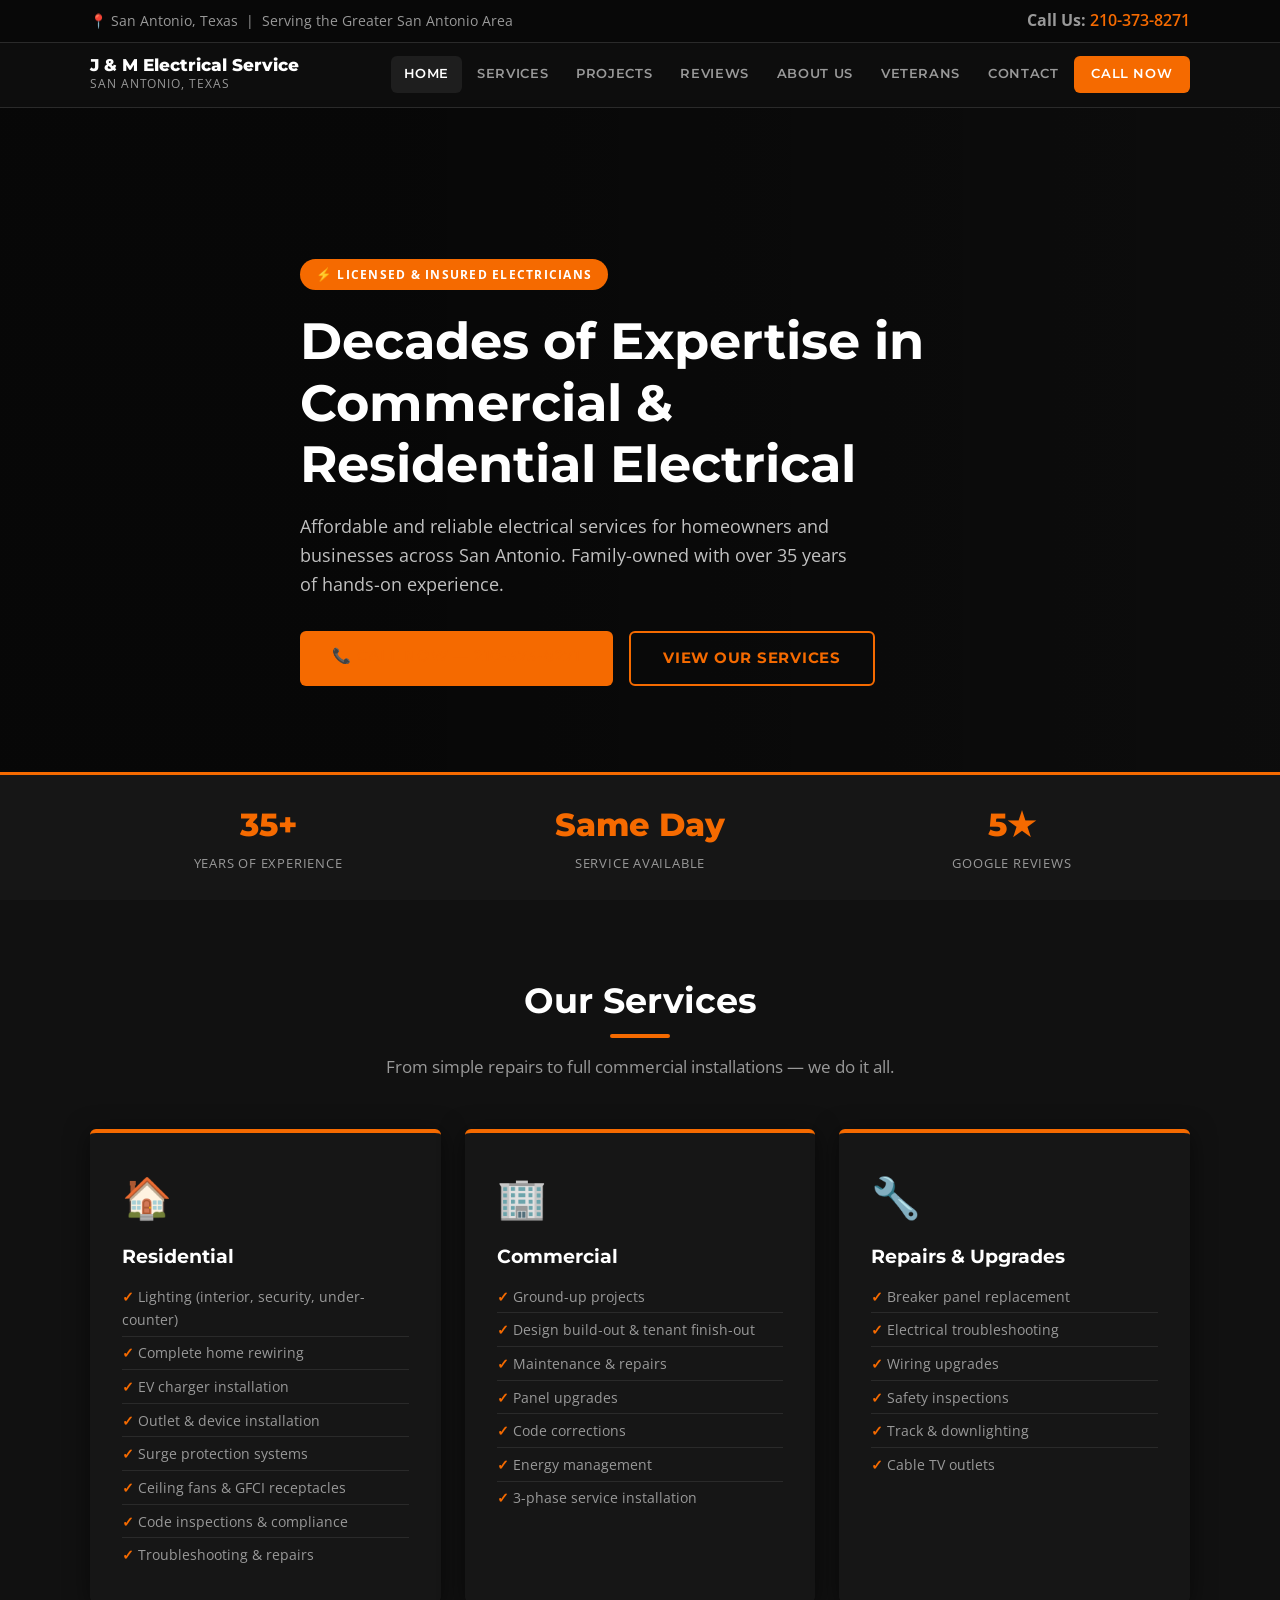
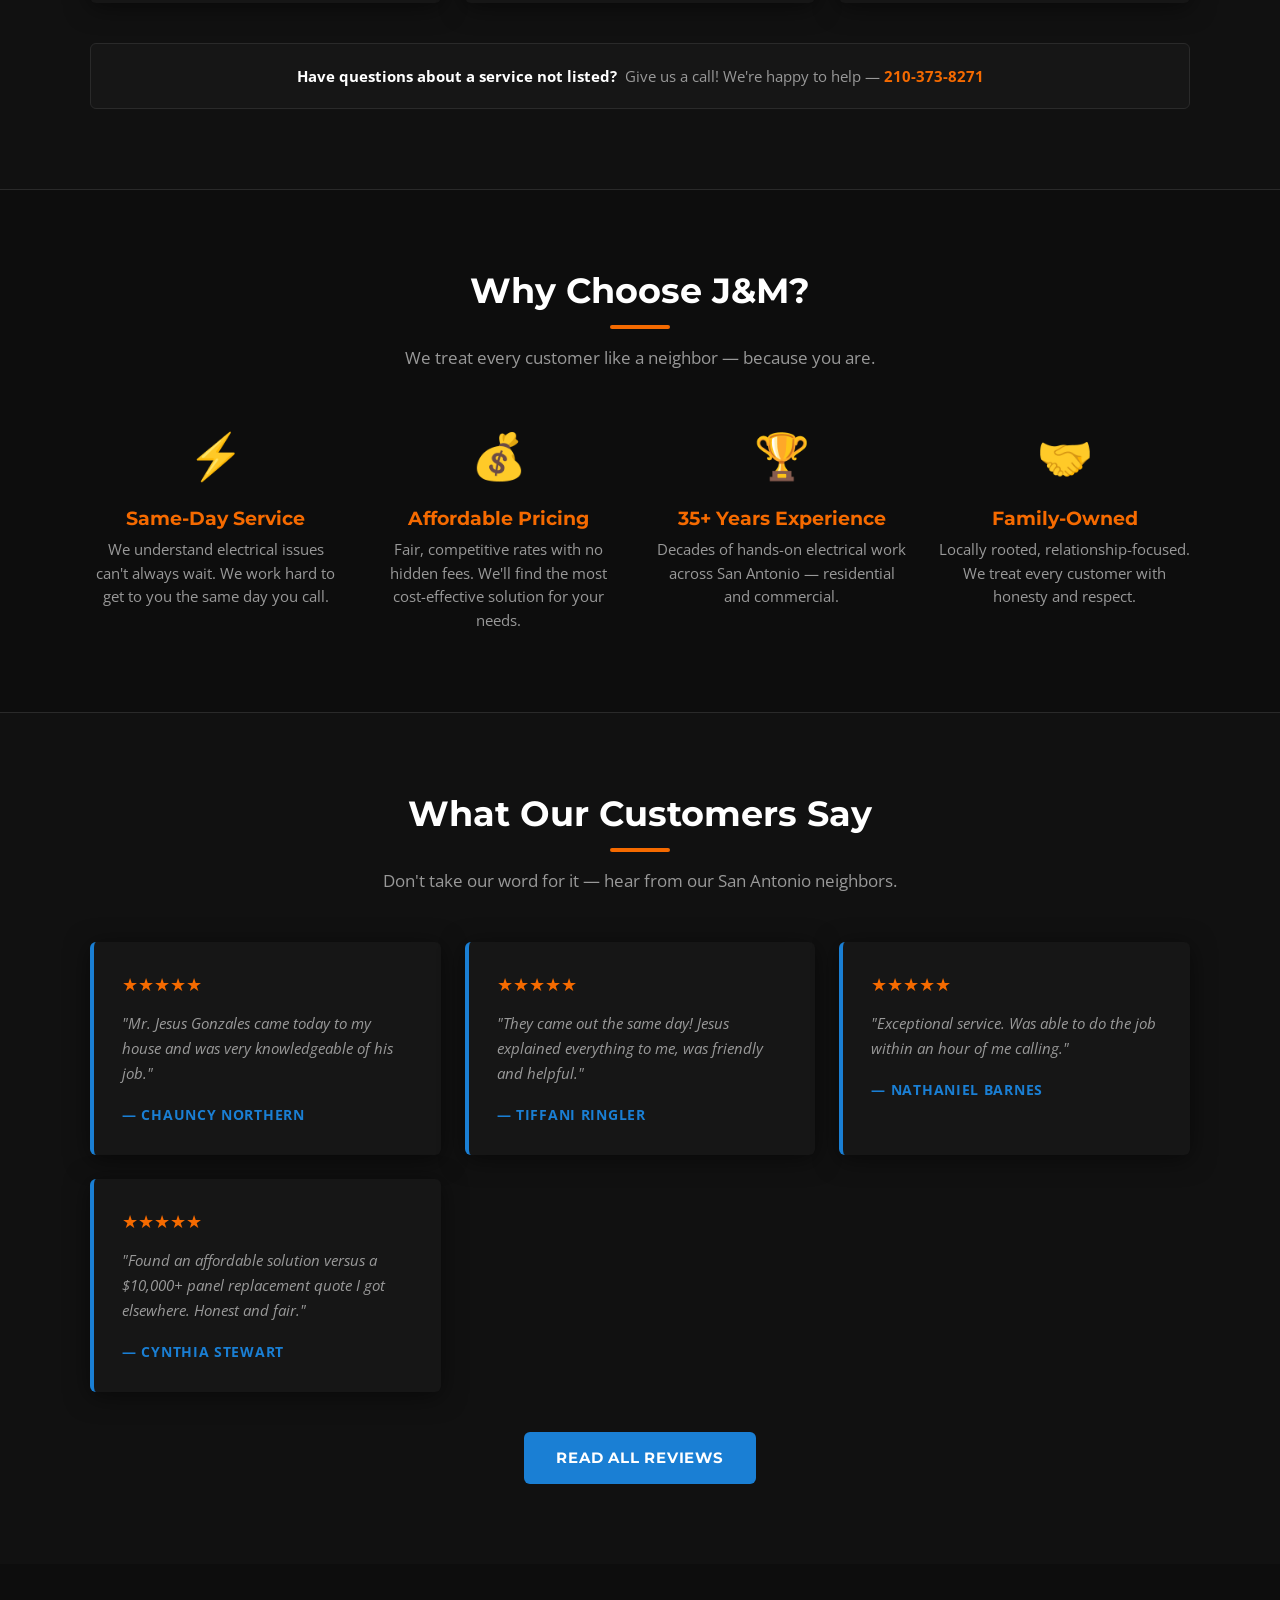
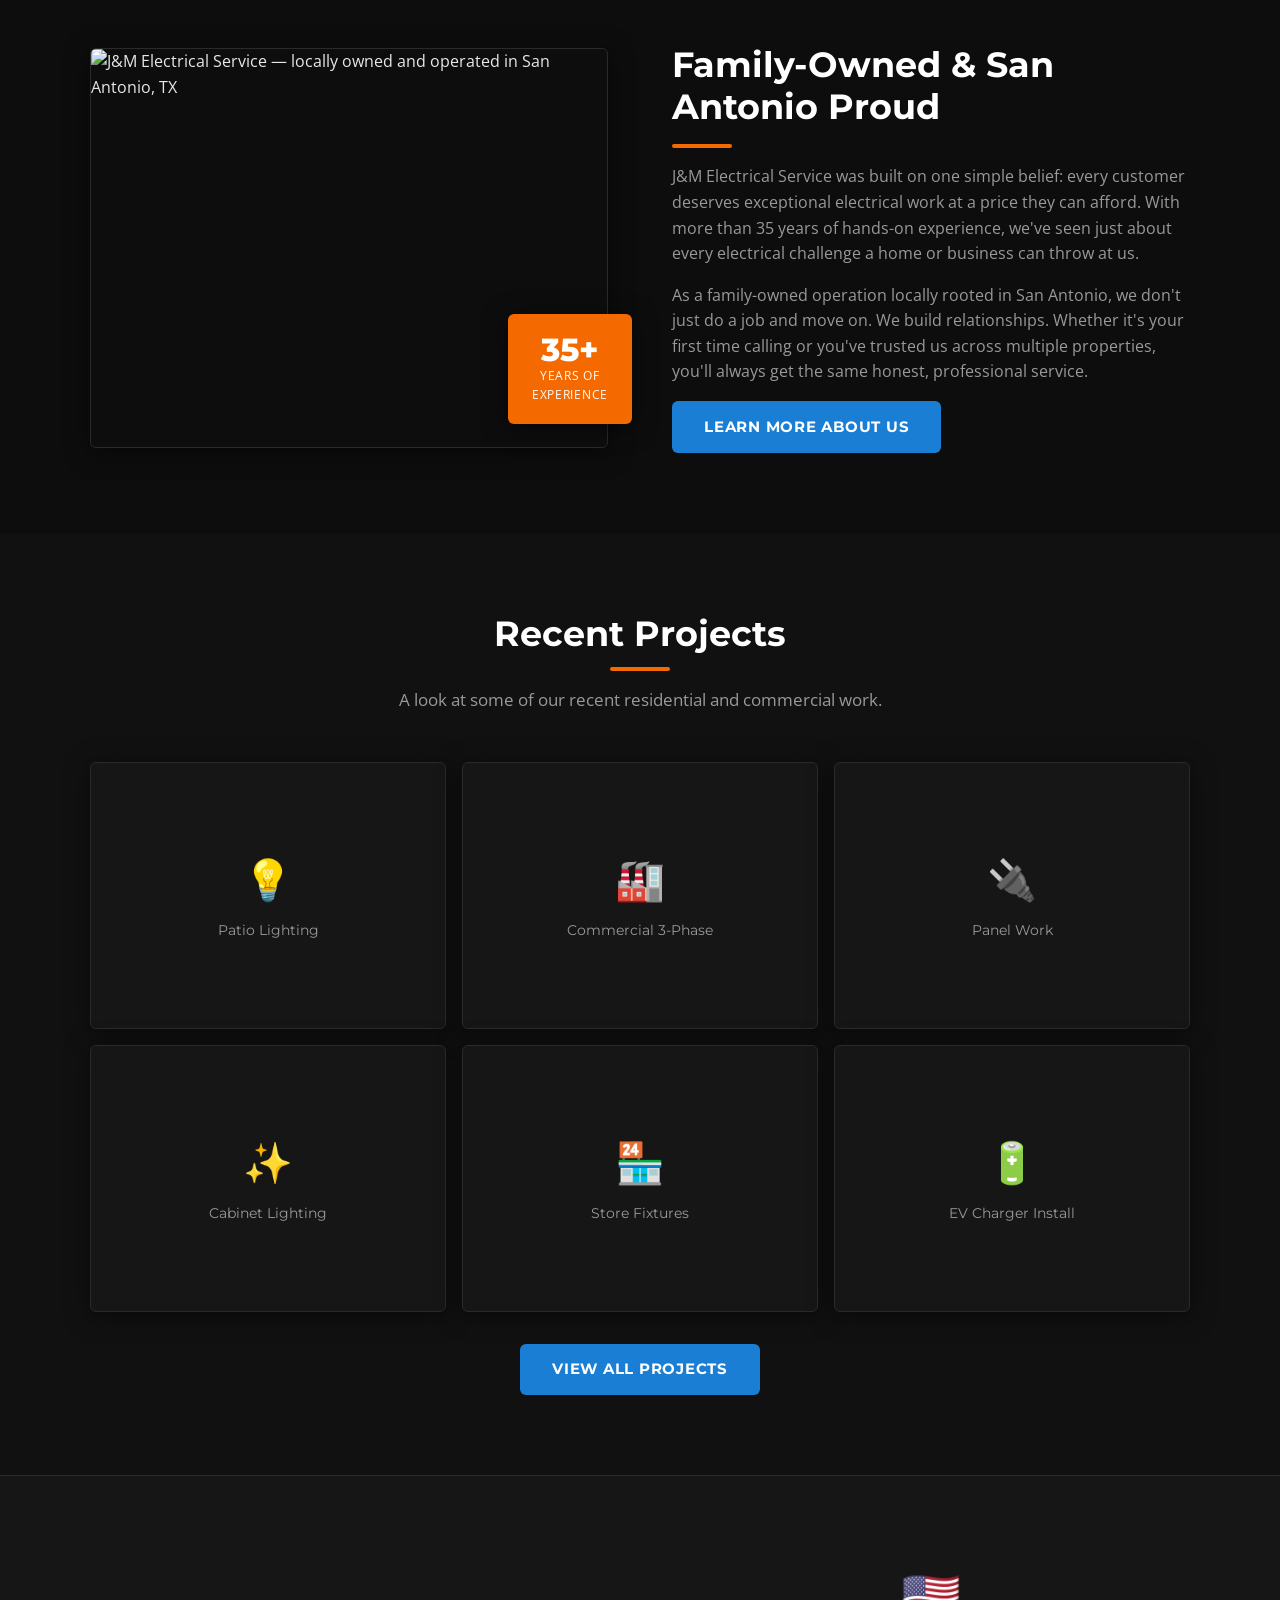
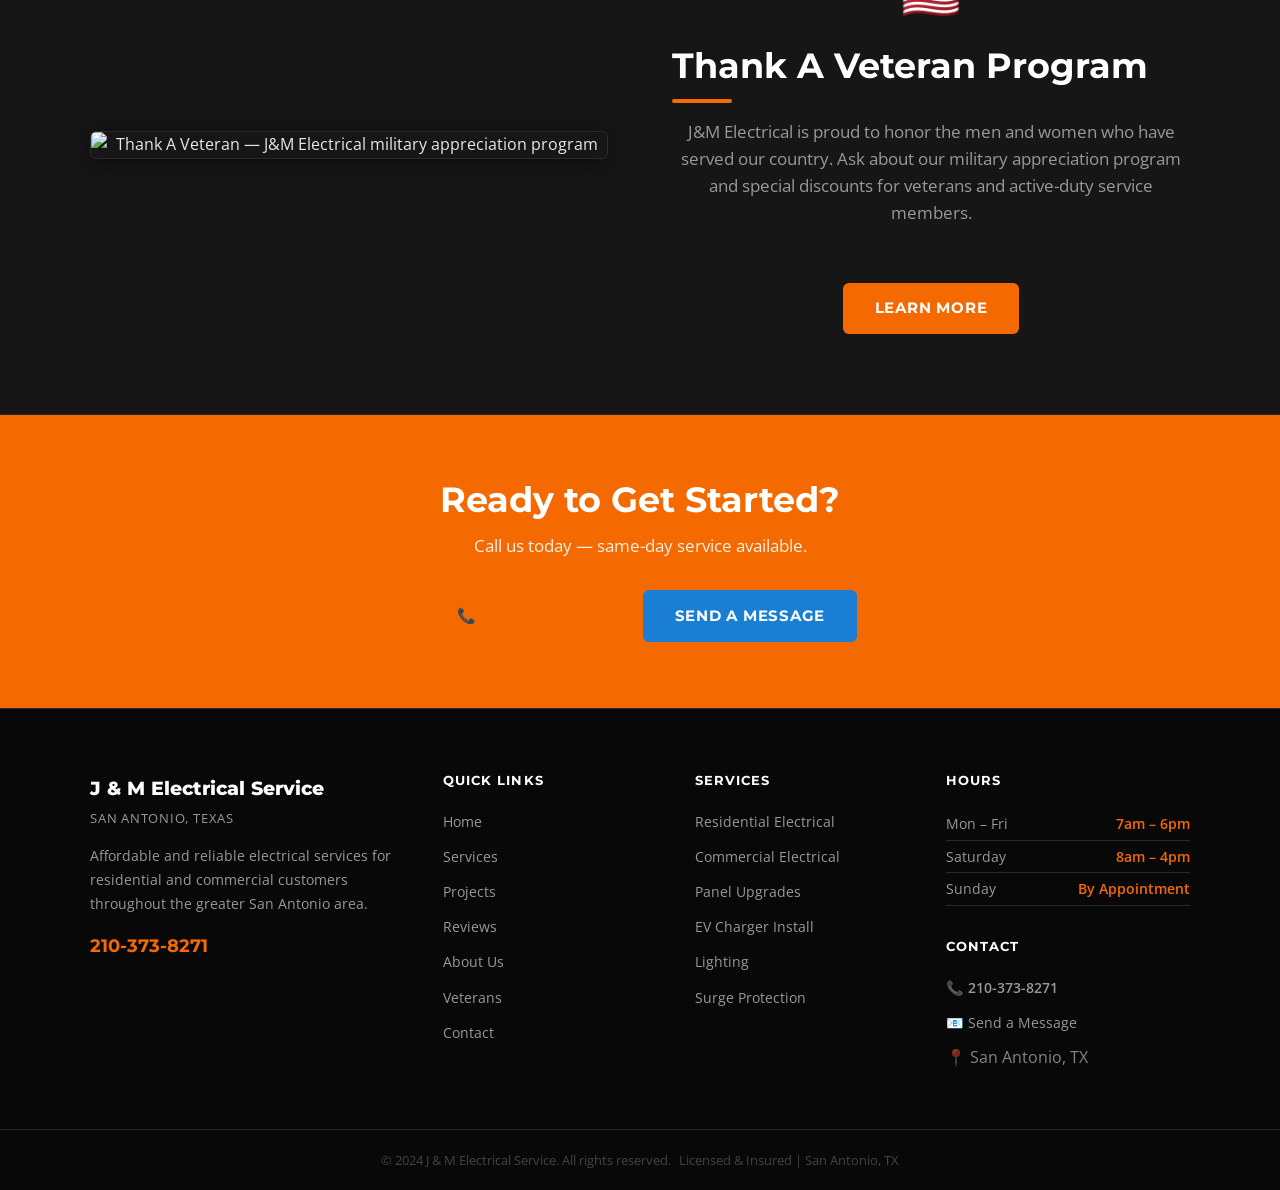
==== index.html @ f0d5825a "feat: add homepage Hero section with MP4 video background, services overview, why choose us, reviews" ====
<!DOCTYPE html>
<html lang="en">
<head>
  <meta charset="UTF-8" />
  <meta name="viewport" content="width=device-width, initial-scale=1.0" />
  <title>J&M Electrical Service | Licensed Electrician San Antonio, TX</title>
  <meta name="description" content="J&M Electrical Service — licensed, affordable residential and commercial electricians in San Antonio, TX. 35+ years of experience. Same-day service. Call 210-373-8271." />
  <meta name="robots" content="index, follow" />
  <link rel="canonical" href="https://www.jmelectricalsvcs.net/" />

  <!-- Open Graph -->
  <meta property="og:type" content="website" />
  <meta property="og:title" content="J&M Electrical Service | Licensed Electrician San Antonio, TX" />
  <meta property="og:description" content="Affordable and reliable residential and commercial electrical services in San Antonio, TX. 35+ years of experience. Same-day service available." />
  <meta property="og:url" content="https://www.jmelectricalsvcs.net/" />
  <meta property="og:site_name" content="J&M Electrical Service" />
  <meta property="og:image" content="https://www.jmelectricalsvcs.net/assets/hero.jpg" />

  <!-- Twitter Card -->
  <meta name="twitter:card" content="summary_large_image" />
  <meta name="twitter:title" content="J&M Electrical Service | San Antonio, TX" />
  <meta name="twitter:description" content="Licensed residential and commercial electricians in San Antonio. Same-day service. Call 210-373-8271." />

  <!-- Local Business Schema -->
  <script type="application/ld+json">
  {
    "@context": "https://schema.org",
    "@type": "ElectricalContractor",
    "name": "J & M Electrical Service",
    "url": "https://www.jmelectricalsvcs.net/",
    "telephone": "+12103738271",
    "email": "",
    "description": "Family-owned licensed electrical contractor serving San Antonio, TX with over 35 years of experience in residential and commercial electrical services.",
    "foundingDate": "2014",
    "areaServed": {
      "@type": "City",
      "name": "San Antonio",
      "addressRegion": "TX"
    },
    "address": {
      "@type": "PostalAddress",
      "addressLocality": "San Antonio",
      "addressRegion": "TX",
      "addressCountry": "US"
    },
    "geo": {
      "@type": "GeoCoordinates",
      "latitude": "29.4241",
      "longitude": "-98.4936"
    },
    "openingHoursSpecification": [
      {
        "@type": "OpeningHoursSpecification",
        "dayOfWeek": ["Monday","Tuesday","Wednesday","Thursday","Friday"],
        "opens": "07:00",
        "closes": "18:00"
      },
      {
        "@type": "OpeningHoursSpecification",
        "dayOfWeek": "Saturday",
        "opens": "08:00",
        "closes": "16:00"
      }
    ],
    "priceRange": "$$",
    "aggregateRating": {
      "@type": "AggregateRating",
      "ratingValue": "5",
      "reviewCount": "18",
      "bestRating": "5",
      "worstRating": "1"
    },
    "hasOfferCatalog": {
      "@type": "OfferCatalog",
      "name": "Electrical Services",
      "itemListElement": [
        {"@type": "Offer", "itemOffered": {"@type": "Service", "name": "Residential Electrical Services"}},
        {"@type": "Offer", "itemOffered": {"@type": "Service", "name": "Commercial Electrical Services"}},
        {"@type": "Offer", "itemOffered": {"@type": "Service", "name": "Electrical Panel Upgrades"}},
        {"@type": "Offer", "itemOffered": {"@type": "Service", "name": "EV Charger Installation"}},
        {"@type": "Offer", "itemOffered": {"@type": "Service", "name": "Lighting Installation"}},
        {"@type": "Offer", "itemOffered": {"@type": "Service", "name": "Surge Protection Systems"}}
      ]
    }
  }
  </script>

  <link rel="preconnect" href="https://fonts.googleapis.com" />
  <link rel="preconnect" href="https://fonts.gstatic.com" crossorigin />
  <link href="https://fonts.googleapis.com/css2?family=Montserrat:wght@700;800&family=Open+Sans:wght@400;600&display=swap" rel="stylesheet" />
  <link rel="stylesheet" href="css/style.css" />
</head>
<body>

  <!-- TOP BAR -->
  <div class="top-bar">
    <div class="container">
      <span>📍 San Antonio, Texas &nbsp;|&nbsp; Serving the Greater San Antonio Area</span>
      <span class="top-bar-phone">Call Us: <a href="tel:2103738271">210-373-8271</a></span>
    </div>
  </div>

  <!-- NAVBAR -->
  <nav class="navbar">
    <div class="container">
      <a href="index.html" class="nav-logo">
        <img src="assets/jm-electrical-srvs-logo.png" alt="J&M Electrical Logo" onerror="this.style.display='none'" />
        <div class="nav-logo-text">
          <span class="name">J &amp; M Electrical Service</span>
          <span class="tagline">San Antonio, Texas</span>
        </div>
      </a>
      <div class="hamburger" aria-label="Toggle menu">
        <span></span><span></span><span></span>
      </div>
      <div class="nav-links">
        <a href="index.html" class="active">Home</a>
        <a href="services.html">Services</a>
        <a href="projects.html">Projects</a>
        <a href="reviews.html">Reviews</a>
        <a href="about.html">About Us</a>
        <a href="veterans.html">Veterans</a>
        <a href="contact.html">Contact</a>
        <a href="tel:2103738271" class="btn btn-orange">Call Now</a>
      </div>
    </div>
  </nav>

  <!-- HERO -->
  <section class="hero">
    <video class="hero-video" autoplay muted loop playsinline>
      <source src="assets/electrical-services-project-video-hero.mp4" type="video/mp4" />
    </video>
    <div class="container">
      <div class="hero-content">
        <span class="hero-badge">&#9889; Licensed &amp; Insured Electricians</span>
        <h1>Decades of Expertise in Commercial &amp; Residential Electrical</h1>
        <p>Affordable and reliable electrical services for homeowners and businesses across San Antonio. Family-owned with over 35 years of hands-on experience.</p>
        <div class="hero-btns">
          <a href="tel:2103738271" class="btn btn-orange">&#128222; Call Now — 210-373-8271</a>
          <a href="services.html" class="btn btn-outline-orange">View Our Services</a>
        </div>
      </div>
    </div>
    <div class="hero-stats">
      <div class="container">
        <div>
          <span class="stat-num">35+</span>
          <span class="stat-label">Years of Experience</span>
        </div>
        <div>
          <span class="stat-num">Same Day</span>
          <span class="stat-label">Service Available</span>
        </div>
        <div>
          <span class="stat-num">5&#9733;</span>
          <span class="stat-label">Google Reviews</span>
        </div>
      </div>
    </div>
  </section>

  <!-- SERVICES OVERVIEW -->
  <section class="section services-section">
    <div class="container">
      <h2 class="section-title">Our Services</h2>
      <div class="divider"></div>
      <p class="section-subtitle">From simple repairs to full commercial installations — we do it all.</p>
      <div class="services-grid">

        <div class="service-card">
          <div class="service-icon">🏠</div>
          <h3>Residential</h3>
          <ul>
            <li>Lighting (interior, security, under-counter)</li>
            <li>Complete home rewiring</li>
            <li>EV charger installation</li>
            <li>Outlet &amp; device installation</li>
            <li>Surge protection systems</li>
            <li>Ceiling fans &amp; GFCI receptacles</li>
            <li>Code inspections &amp; compliance</li>
            <li>Troubleshooting &amp; repairs</li>
          </ul>
        </div>

        <div class="service-card">
          <div class="service-icon">🏢</div>
          <h3>Commercial</h3>
          <ul>
            <li>Ground-up projects</li>
            <li>Design build-out &amp; tenant finish-out</li>
            <li>Maintenance &amp; repairs</li>
            <li>Panel upgrades</li>
            <li>Code corrections</li>
            <li>Energy management</li>
            <li>3-phase service installation</li>
          </ul>
        </div>

        <div class="service-card">
          <div class="service-icon">🔧</div>
          <h3>Repairs &amp; Upgrades</h3>
          <ul>
            <li>Breaker panel replacement</li>
            <li>Electrical troubleshooting</li>
            <li>Wiring upgrades</li>
            <li>Safety inspections</li>
            <li>Track &amp; downlighting</li>
            <li>Cable TV outlets</li>
          </ul>
        </div>

      </div>
      <div class="services-note">
        <strong>Have questions about a service not listed?</strong> &nbsp;Give us a call! We're happy to help — <a href="tel:2103738271" style="color:var(--orange);font-weight:700;">210-373-8271</a>
      </div>
    </div>
  </section>

  <!-- WHY CHOOSE US -->
  <section class="section why-section">
    <div class="container">
      <h2 class="section-title">Why Choose J&amp;M?</h2>
      <div class="divider"></div>
      <p class="section-subtitle">We treat every customer like a neighbor — because you are.</p>
      <div class="why-grid">
        <div class="why-item">
          <div class="icon">⚡</div>
          <h3>Same-Day Service</h3>
          <p>We understand electrical issues can't always wait. We work hard to get to you the same day you call.</p>
        </div>
        <div class="why-item">
          <div class="icon">💰</div>
          <h3>Affordable Pricing</h3>
          <p>Fair, competitive rates with no hidden fees. We'll find the most cost-effective solution for your needs.</p>
        </div>
        <div class="why-item">
          <div class="icon">🏆</div>
          <h3>35+ Years Experience</h3>
          <p>Decades of hands-on electrical work across San Antonio — residential and commercial.</p>
        </div>
        <div class="why-item">
          <div class="icon">🤝</div>
          <h3>Family-Owned</h3>
          <p>Locally rooted, relationship-focused. We treat every customer with honesty and respect.</p>
        </div>
      </div>
    </div>
  </section>

  <!-- REVIEWS PREVIEW -->
  <section class="section reviews-section">
    <div class="container">
      <h2 class="section-title">What Our Customers Say</h2>
      <div class="divider"></div>
      <p class="section-subtitle">Don't take our word for it — hear from our San Antonio neighbors.</p>
      <div class="reviews-grid">

        <div class="review-card">
          <div class="review-stars">★★★★★</div>
          <p class="review-text">"Mr. Jesus Gonzales came today to my house and was very knowledgeable of his job."</p>
          <span class="review-author">— Chauncy Northern</span>
        </div>

        <div class="review-card">
          <div class="review-stars">★★★★★</div>
          <p class="review-text">"They came out the same day! Jesus explained everything to me, was friendly and helpful."</p>
          <span class="review-author">— Tiffani Ringler</span>
        </div>

        <div class="review-card">
          <div class="review-stars">★★★★★</div>
          <p class="review-text">"Exceptional service. Was able to do the job within an hour of me calling."</p>
          <span class="review-author">— Nathaniel Barnes</span>
        </div>

        <div class="review-card">
          <div class="review-stars">★★★★★</div>
          <p class="review-text">"Found an affordable solution versus a $10,000+ panel replacement quote I got elsewhere. Honest and fair."</p>
          <span class="review-author">— Cynthia Stewart</span>
        </div>

      </div>
      <div class="reviews-cta">
        <a href="reviews.html" class="btn btn-blue">Read All Reviews</a>
      </div>
    </div>
  </section>

  <!-- ABOUT PREVIEW -->
  <section class="section about-section">
    <div class="container">
      <div class="about-grid">
        <div style="position:relative;">
          <div class="about-img" style="height:400px;">
            <img src="assets/locally-owned-operated.jpg" alt="J&M Electrical Service — locally owned and operated in San Antonio, TX" loading="lazy" />
          </div>
          <div class="about-badge">
            <div class="num">35+</div>
            <div class="lbl">Years of<br>Experience</div>
          </div>
        </div>
        <div class="about-content">
          <h2>Family-Owned &amp; San Antonio Proud</h2>
          <div class="divider" style="margin:1rem 0;"></div>
          <p>J&amp;M Electrical Service was built on one simple belief: every customer deserves exceptional electrical work at a price they can afford. With more than 35 years of hands-on experience, we've seen just about every electrical challenge a home or business can throw at us.</p>
          <p>As a family-owned operation locally rooted in San Antonio, we don't just do a job and move on. We build relationships. Whether it's your first time calling or you've trusted us across multiple properties, you'll always get the same honest, professional service.</p>
          <a href="about.html" class="btn btn-blue">Learn More About Us</a>
        </div>
      </div>
    </div>
  </section>

  <!-- PROJECTS PREVIEW -->
  <section class="section projects-section">
    <div class="container">
      <h2 class="section-title">Recent Projects</h2>
      <div class="divider"></div>
      <p class="section-subtitle">A look at some of our recent residential and commercial work.</p>
      <div class="projects-grid">
        <div class="project-card">
          <img src="assets/project1.jpg" alt="Patio lighting project" onerror="this.style.display='none';this.nextElementSibling.style.display='flex';" />
          <div class="project-placeholder" style="display:none;"><span>💡</span>Patio Lighting</div>
          <div class="overlay"><span>Patio Lighting</span></div>
        </div>
        <div class="project-card">
          <img src="assets/project2.jpg" alt="Commercial 3-phase service" onerror="this.style.display='none';this.nextElementSibling.style.display='flex';" />
          <div class="project-placeholder" style="display:none;"><span>🏭</span>Commercial 3-Phase</div>
          <div class="overlay"><span>Commercial 3-Phase Service</span></div>
        </div>
        <div class="project-card">
          <img src="assets/project3.jpg" alt="Panel work" onerror="this.style.display='none';this.nextElementSibling.style.display='flex';" />
          <div class="project-placeholder" style="display:none;"><span>🔌</span>Panel Work</div>
          <div class="overlay"><span>Panel Work</span></div>
        </div>
        <div class="project-card">
          <img src="assets/project4.jpg" alt="Cabinet lighting" onerror="this.style.display='none';this.nextElementSibling.style.display='flex';" />
          <div class="project-placeholder" style="display:none;"><span>✨</span>Cabinet Lighting</div>
          <div class="overlay"><span>Cabinet Lighting</span></div>
        </div>
        <div class="project-card">
          <img src="assets/project5.jpg" alt="Store fixtures" onerror="this.style.display='none';this.nextElementSibling.style.display='flex';" />
          <div class="project-placeholder" style="display:none;"><span>🏪</span>Store Fixtures</div>
          <div class="overlay"><span>Store Fixtures</span></div>
        </div>
        <div class="project-card">
          <img src="assets/project6.jpg" alt="EV charger installation" onerror="this.style.display='none';this.nextElementSibling.style.display='flex';" />
          <div class="project-placeholder" style="display:none;"><span>🔋</span>EV Charger Install</div>
          <div class="overlay"><span>EV Charger Installation</span></div>
        </div>
      </div>
      <div class="projects-cta">
        <a href="projects.html" class="btn btn-blue">View All Projects</a>
      </div>
    </div>
  </section>

  <!-- VETERANS -->
  <section class="section veterans-section">
    <div class="container">
      <div class="veterans-inner">
        <div class="veterans-img">
          <img src="assets/thank-a-veteran.png" alt="Thank A Veteran — J&M Electrical military appreciation program" />
        </div>
        <div class="veterans-text">
          <div class="veterans-icon">🇺🇸</div>
          <h2 class="section-title" style="text-align:left;">Thank A Veteran Program</h2>
          <div class="divider" style="margin:0.75rem 0 1rem;"></div>
          <p>J&amp;M Electrical is proud to honor the men and women who have served our country. Ask about our military appreciation program and special discounts for veterans and active-duty service members.</p>
          <a href="veterans.html" class="btn btn-orange" style="margin-top:1.5rem;">Learn More</a>
        </div>
      </div>
    </div>
  </section>

  <!-- CTA -->
  <section class="cta-section">
    <div class="container">
      <h2>Ready to Get Started?</h2>
      <p>Call us today — same-day service available.</p>
      <a href="tel:2103738271" class="btn btn-outline-orange" style="margin-right:1rem;">&#128222; 210-373-8271</a>
      <a href="contact.html" class="btn" style="background:var(--blue);color:var(--white);">Send a Message</a>
    </div>
  </section>

  <!-- FOOTER -->
  <footer>
    <div class="container">
      <div class="footer-main">
        <div class="footer-brand">
          <div class="name">J &amp; M Electrical Service</div>
          <div class="tagline">San Antonio, Texas</div>
          <p>Affordable and reliable electrical services for residential and commercial customers throughout the greater San Antonio area.</p>
          <a href="tel:2103738271" class="footer-phone">210-373-8271</a>
        </div>
        <div class="footer-col">
          <h4>Quick Links</h4>
          <ul>
            <li><a href="index.html">Home</a></li>
            <li><a href="services.html">Services</a></li>
            <li><a href="projects.html">Projects</a></li>
            <li><a href="reviews.html">Reviews</a></li>
            <li><a href="about.html">About Us</a></li>
            <li><a href="veterans.html">Veterans</a></li>
            <li><a href="contact.html">Contact</a></li>
          </ul>
        </div>
        <div class="footer-col">
          <h4>Services</h4>
          <ul>
            <li><a href="services.html">Residential Electrical</a></li>
            <li><a href="services.html">Commercial Electrical</a></li>
            <li><a href="services.html">Panel Upgrades</a></li>
            <li><a href="services.html">EV Charger Install</a></li>
            <li><a href="services.html">Lighting</a></li>
            <li><a href="services.html">Surge Protection</a></li>
          </ul>
        </div>
        <div class="footer-col">
          <h4>Hours</h4>
          <div class="hours-item"><span class="day">Mon – Fri</span><span class="time">7am – 6pm</span></div>
          <div class="hours-item"><span class="day">Saturday</span><span class="time">8am – 4pm</span></div>
          <div class="hours-item"><span class="day">Sunday</span><span class="time">By Appointment</span></div>
          <br/>
          <h4 style="margin-top:0.5rem;">Contact</h4>
          <ul>
            <li><a href="tel:2103738271">📞 210-373-8271</a></li>
            <li><a href="contact.html">📧 Send a Message</a></li>
            <li><span style="color:rgba(255,255,255,0.5)">📍 San Antonio, TX</span></li>
          </ul>
        </div>
      </div>
    </div>
    <div class="footer-bottom">
      <div class="container" style="display:flex;justify-content:space-between;align-items:center;flex-wrap:wrap;gap:0.5rem;">
        <span>&copy; 2024 J &amp; M Electrical Service. All rights reserved.</span>
        <span>Licensed &amp; Insured | San Antonio, TX</span>
      </div>
    </div>
  </footer>

  <button id="scrollTop" aria-label="Scroll to top">&#8679;</button>
  <script src="js/main.js"></script>
</body>
</html>
---- css/style.css ----
/* ===== RESET & BASE ===== */
*, *::before, *::after { box-sizing: border-box; margin: 0; padding: 0; }

:root {
  --bg:          #0d0d0d;
  --bg-card:     #161616;
  --bg-section:  #111111;
  --bg-elevated: #1e1e1e;
  --orange:      #f56a00;
  --orange-hover:#d45c00;
  --blue:        #1a7fd4;
  --blue-hover:  #1568b0;
  --white:       #ffffff;
  --text:        #e8e8e8;
  --text-muted:  #999999;
  --border:      #2a2a2a;
  --shadow:      0 4px 24px rgba(0,0,0,0.5);
  --radius:      6px;
}

html { scroll-behavior: smooth; }

body {
  font-family: 'Open Sans', sans-serif;
  color: var(--text);
  background: var(--bg);
  line-height: 1.6;
}

img { max-width: 100%; display: block; }
a  { text-decoration: none; color: inherit; }
ul { list-style: none; }

/* ===== TYPOGRAPHY ===== */
h1, h2, h3, h4 {
  font-family: 'Montserrat', sans-serif;
  font-weight: 700;
  line-height: 1.2;
  color: var(--white);
}
h1 { font-size: clamp(2rem, 5vw, 3.2rem); }
h2 { font-size: clamp(1.6rem, 3vw, 2.2rem); }
h3 { font-size: 1.2rem; }

/* ===== PHONE LINKS — always visible & clickable ===== */
a[href^="tel"] {
  color: var(--orange);
  font-weight: 600;
}
a[href^="tel"]:hover { color: var(--orange-hover); }

/* ===== UTILITIES ===== */
.container { max-width: 1140px; margin: 0 auto; padding: 0 1.25rem; }
.section    { padding: 5rem 0; }
.section-title {
  text-align: center;
  margin-bottom: 0.75rem;
  color: var(--white);
}
.section-subtitle {
  text-align: center;
  color: var(--text-muted);
  margin-bottom: 3rem;
  font-size: 1.05rem;
}
.divider {
  width: 60px; height: 4px;
  background: var(--orange);
  margin: 0.75rem auto 1rem;
  border-radius: 2px;
}

/* ===== BUTTONS ===== */
.btn {
  display: inline-block;
  padding: 0.85rem 2rem;
  border-radius: var(--radius);
  font-family: 'Montserrat', sans-serif;
  font-weight: 700;
  font-size: 0.95rem;
  letter-spacing: 0.05em;
  text-transform: uppercase;
  cursor: pointer;
  border: none;
  transition: background 0.2s, transform 0.15s;
}
.btn-orange {
  background: var(--orange);
  color: var(--white);
}
.btn-orange:hover { background: var(--orange-hover); transform: translateY(-2px); }

.btn-blue {
  background: var(--blue);
  color: var(--white);
}
.btn-blue:hover { background: var(--blue-hover); transform: translateY(-2px); }

.btn-outline-orange {
  background: transparent;
  color: var(--orange);
  border: 2px solid var(--orange);
}
.btn-outline-orange:hover { background: var(--orange); color: var(--white); }

.btn-outline-white {
  background: transparent;
  color: var(--white);
  border: 2px solid var(--white);
}
.btn-outline-white:hover { background: var(--white); color: var(--bg); }

/* ===== TOP BAR ===== */
.top-bar {
  background: #080808;
  color: var(--text-muted);
  font-size: 0.85rem;
  padding: 0.5rem 0;
  border-bottom: 1px solid var(--border);
}
.top-bar .container {
  display: flex;
  justify-content: space-between;
  align-items: center;
  flex-wrap: wrap;
  gap: 0.5rem;
}
.top-bar a { color: var(--text-muted); }
.top-bar a:hover { color: var(--orange); }
.top-bar-phone { font-weight: 700; font-size: 1rem; }
.top-bar-phone a { color: var(--orange); }

/* ===== NAVBAR ===== */
.navbar {
  background: #0d0d0d;
  border-bottom: 1px solid var(--border);
  position: sticky;
  top: 0;
  z-index: 1000;
}
.navbar .container {
  display: flex;
  align-items: center;
  justify-content: space-between;
  padding-top: 0.85rem;
  padding-bottom: 0.85rem;
}
.nav-logo {
  display: flex;
  align-items: center;
  gap: 0.75rem;
}
.nav-logo img { height: 56px; width: auto; }
.nav-logo-text { display: flex; flex-direction: column; }
.nav-logo-text .name {
  font-family: 'Montserrat', sans-serif;
  font-weight: 800;
  font-size: 1.05rem;
  color: var(--white);
  line-height: 1.1;
}
.nav-logo-text .tagline {
  font-size: 0.72rem;
  color: var(--text-muted);
  letter-spacing: 0.08em;
  text-transform: uppercase;
}
.nav-links {
  display: flex;
  align-items: center;
  gap: 0.15rem;
}
.nav-links a {
  padding: 0.5rem 0.8rem;
  font-family: 'Montserrat', sans-serif;
  font-weight: 600;
  font-size: 0.8rem;
  letter-spacing: 0.05em;
  text-transform: uppercase;
  color: var(--text-muted);
  border-radius: var(--radius);
  transition: color 0.2s, background 0.2s;
  white-space: nowrap;
}
.nav-links a:hover,
.nav-links a.active { color: var(--white); background: var(--bg-elevated); }
.nav-links .btn-orange {
  padding: 0.5rem 1.1rem;
  font-size: 0.8rem;
  color: var(--white);
}

/* Hamburger */
.hamburger {
  display: none;
  flex-direction: column;
  gap: 5px;
  cursor: pointer;
  padding: 0.5rem;
}
.hamburger span {
  width: 26px; height: 3px;
  background: var(--white);
  border-radius: 2px;
  transition: all 0.3s;
}
.hamburger.open span:nth-child(1) { transform: translateY(8px) rotate(45deg); }
.hamburger.open span:nth-child(2) { opacity: 0; }
.hamburger.open span:nth-child(3) { transform: translateY(-8px) rotate(-45deg); }

/* ===== HERO ===== */
.hero {
  position: relative;
  min-height: 88vh;
  display: flex;
  flex-direction: column;
  justify-content: center;
  background: var(--bg);
  overflow: hidden;
  padding-top: 3rem;
  padding-bottom: 110px; /* leave room for the stats bar */
}
.hero-video {
  position: absolute; inset: 0;
  width: 100%; height: 100%;
  object-fit: cover;
  opacity: 0.90;
  z-index: 0;
}
.hero::after {
  content: '';
  position: absolute; inset: 0;
  background: linear-gradient(to right, rgba(0,0,0,0.45) 30%, rgba(0,0,0,0.05) 100%);
}
.hero-content {
  position: relative;
  z-index: 1;
  max-width: 680px;
}
.hero-badge {
  display: inline-block;
  background: var(--orange);
  color: var(--white);
  font-size: 0.78rem;
  font-weight: 700;
  letter-spacing: 0.1em;
  text-transform: uppercase;
  padding: 0.35rem 1rem;
  border-radius: 50px;
  margin-bottom: 1.25rem;
}
.hero h1 { color: var(--white); margin-bottom: 1rem; }
.hero h1 span { color: var(--orange); }
.hero p {
  color: rgba(255,255,255,0.75);
  font-size: 1.15rem;
  margin-bottom: 2rem;
  max-width: 560px;
}
.hero-btns { display: flex; gap: 1rem; flex-wrap: wrap; }

.hero-stats {
  position: absolute;
  bottom: 0; left: 0; right: 0;
  background: #161616;
  border-top: 3px solid var(--orange);
  z-index: 2;
}
.hero-stats .container {
  display: grid;
  grid-template-columns: repeat(3, 1fr);
  text-align: center;
  padding-top: 1.5rem;
  padding-bottom: 1.5rem;
  gap: 1rem;
}
.stat-num {
  display: block;
  font-family: 'Montserrat', sans-serif;
  font-size: 2rem;
  font-weight: 800;
  color: var(--orange);
}
.stat-label {
  font-size: 0.82rem;
  color: var(--text-muted);
  text-transform: uppercase;
  letter-spacing: 0.06em;
}

/* ===== SERVICES OVERVIEW ===== */
.services-section { background: var(--bg-section); }
.services-grid {
  display: grid;
  grid-template-columns: repeat(auto-fit, minmax(280px, 1fr));
  gap: 1.5rem;
}
.service-card {
  background: var(--bg-card);
  border-radius: var(--radius);
  padding: 2rem;
  box-shadow: var(--shadow);
  border-top: 4px solid var(--orange);
  transition: transform 0.2s, border-color 0.2s;
}
.service-card:hover { transform: translateY(-4px); border-color: var(--blue); }
.service-icon { font-size: 2.5rem; margin-bottom: 1rem; }
.service-card h3 { color: var(--white); margin-bottom: 0.75rem; }
.service-card ul { color: var(--text-muted); font-size: 0.9rem; }
.service-card ul li {
  padding: 0.3rem 0;
  border-bottom: 1px solid var(--border);
}
.service-card ul li:last-child { border-bottom: none; }
.service-card ul li::before { content: "✓ "; color: var(--orange); font-weight: 700; }

.services-note {
  text-align: center;
  margin-top: 2.5rem;
  padding: 1.25rem 2rem;
  background: var(--bg-card);
  border-radius: var(--radius);
  border: 1px solid var(--border);
  color: var(--text-muted);
  font-size: 0.95rem;
}
.services-note strong { color: var(--white); }

/* ===== WHY CHOOSE US ===== */
.why-section { background: var(--bg); border-top: 1px solid var(--border); border-bottom: 1px solid var(--border); }
.why-grid {
  display: grid;
  grid-template-columns: repeat(auto-fit, minmax(220px, 1fr));
  gap: 2rem;
  text-align: center;
}
.why-item .icon { font-size: 2.8rem; margin-bottom: 1rem; }
.why-item h3 { color: var(--orange); margin-bottom: 0.5rem; }
.why-item p { color: var(--text-muted); font-size: 0.92rem; }

/* ===== REVIEWS ===== */
.reviews-section { background: var(--bg-section); }
.reviews-grid {
  display: grid;
  grid-template-columns: repeat(auto-fit, minmax(280px, 1fr));
  gap: 1.5rem;
}
.review-card {
  background: var(--bg-card);
  border-radius: var(--radius);
  padding: 1.75rem;
  border-left: 4px solid var(--blue);
  box-shadow: var(--shadow);
}
.review-stars { color: var(--orange); font-size: 1.1rem; margin-bottom: 0.75rem; }
.review-text {
  font-style: italic;
  color: var(--text-muted);
  margin-bottom: 1rem;
  font-size: 0.95rem;
  line-height: 1.65;
}
.review-author {
  font-weight: 700;
  color: var(--blue);
  font-size: 0.88rem;
  text-transform: uppercase;
  letter-spacing: 0.05em;
}
.reviews-cta { text-align: center; margin-top: 2.5rem; }

/* ===== ABOUT PREVIEW ===== */
.about-section { background: var(--bg); }
.about-grid {
  display: grid;
  grid-template-columns: 1fr 1fr;
  gap: 4rem;
  align-items: center;
}
.about-img-placeholder {
  width: 100%; height: 400px;
  background: var(--bg-card);
  border: 1px solid var(--border);
  border-radius: var(--radius);
  display: flex;
  align-items: center;
  justify-content: center;
  font-size: 5rem;
}
.about-badge {
  position: absolute;
  bottom: 1.5rem; right: -1.5rem;
  background: var(--orange);
  color: var(--white);
  padding: 1.25rem 1.5rem;
  border-radius: var(--radius);
  text-align: center;
  box-shadow: var(--shadow);
}
.about-badge .num {
  font-family: 'Montserrat', sans-serif;
  font-size: 2rem;
  font-weight: 800;
  line-height: 1;
}
.about-badge .lbl { font-size: 0.75rem; text-transform: uppercase; letter-spacing: 0.06em; }
.about-content h2 { color: var(--white); margin-bottom: 1rem; }
.about-content p { color: var(--text-muted); margin-bottom: 1rem; }

/* ===== PROJECTS ===== */
.projects-section { background: var(--bg-section); }
.projects-grid {
  display: grid;
  grid-template-columns: repeat(auto-fill, minmax(280px, 1fr));
  gap: 1rem;
}
.project-card {
  border-radius: var(--radius);
  overflow: hidden;
  box-shadow: var(--shadow);
  position: relative;
  aspect-ratio: 4/3;
  background: var(--bg-card);
  border: 1px solid var(--border);
}
.project-card img { width: 100%; height: 100%; object-fit: cover; transition: transform 0.3s; }
.project-card:hover img { transform: scale(1.05); }
.project-card .overlay {
  position: absolute; inset: 0;
  background: rgba(245,106,0,0.75);
  display: flex;
  align-items: center;
  justify-content: center;
  opacity: 0;
  transition: opacity 0.3s;
}
.project-card:hover .overlay { opacity: 1; }
.project-card .overlay span {
  color: var(--white);
  font-family: 'Montserrat', sans-serif;
  font-weight: 700;
  font-size: 0.9rem;
  letter-spacing: 0.05em;
  text-transform: uppercase;
}
.project-placeholder {
  width: 100%; height: 100%;
  display: flex;
  align-items: center;
  justify-content: center;
  flex-direction: column;
  gap: 0.5rem;
  color: var(--text-muted);
  font-size: 0.85rem;
  font-family: 'Montserrat', sans-serif;
}
.project-placeholder span { font-size: 2.5rem; }
.projects-cta { text-align: center; margin-top: 2rem; }

/* ===== VETERANS ===== */
.veterans-section {
  background: var(--bg-card);
  border-top: 1px solid var(--border);
  border-bottom: 1px solid var(--border);
  text-align: center;
}
.veterans-icon { font-size: 4rem; margin-bottom: 1rem; }
.veterans-section p {
  color: var(--text-muted);
  max-width: 600px;
  margin: 0 auto 2rem;
  font-size: 1.05rem;
}

/* ===== CTA BANNER ===== */
.cta-section {
  background: var(--orange);
  text-align: center;
  padding: 4rem 0;
}
.cta-section h2 { color: var(--white); margin-bottom: 0.75rem; }
.cta-section p { color: rgba(255,255,255,0.9); margin-bottom: 1.75rem; font-size: 1.05rem; }

/* ===== PAGE HERO (inner pages) ===== */
.page-hero {
  background: var(--bg-card);
  border-bottom: 1px solid var(--border);
  padding: 5rem 0 3rem;
  text-align: center;
}
.page-hero h1 { color: var(--white); margin-bottom: 0.75rem; }
.page-hero p { color: var(--text-muted); font-size: 1.05rem; max-width: 600px; margin: 0 auto; }
.breadcrumb {
  display: flex;
  justify-content: center;
  gap: 0.5rem;
  font-size: 0.82rem;
  color: var(--text-muted);
  margin-bottom: 1rem;
  text-transform: uppercase;
  letter-spacing: 0.06em;
}
.breadcrumb a { color: var(--orange); }
.breadcrumb span { color: var(--border); }

/* ===== SERVICES FULL PAGE ===== */
.services-full .category-header {
  display: flex;
  align-items: center;
  gap: 1rem;
  margin-bottom: 1.5rem;
}
.services-full .category-header h2 { color: var(--white); font-size: 1.6rem; }
.services-full .category-tag {
  background: var(--orange);
  color: var(--white);
  font-size: 0.72rem;
  font-weight: 700;
  letter-spacing: 0.08em;
  text-transform: uppercase;
  padding: 0.25rem 0.75rem;
  border-radius: 50px;
}
.services-list {
  display: grid;
  grid-template-columns: repeat(auto-fill, minmax(240px, 1fr));
  gap: 1rem;
  margin-bottom: 3rem;
}
.service-item {
  background: var(--bg-card);
  border: 1px solid var(--border);
  border-radius: var(--radius);
  padding: 1.25rem;
  display: flex;
  align-items: flex-start;
  gap: 0.75rem;
  transition: border-color 0.2s;
}
.service-item:hover { border-color: var(--orange); }
.service-item .si-icon { font-size: 1.5rem; flex-shrink: 0; }
.service-item .si-text strong { display: block; color: var(--white); font-size: 0.92rem; margin-bottom: 0.2rem; }
.service-item .si-text span { font-size: 0.82rem; color: var(--text-muted); }

/* ===== REVIEWS FULL PAGE ===== */
.reviews-full-grid {
  display: grid;
  grid-template-columns: repeat(auto-fill, minmax(300px, 1fr));
  gap: 1.5rem;
}

/* ===== VETERANS INDEX SECTION ===== */
.veterans-inner {
  display: grid;
  grid-template-columns: 1fr 1fr;
  gap: 4rem;
  align-items: center;
}
.veterans-img {
  border-radius: var(--radius);
  overflow: hidden;
  box-shadow: var(--shadow);
  border: 1px solid var(--border);
}
.veterans-img img { width: 100%; display: block; }
.veterans-text .veterans-icon { font-size: 3rem; margin-bottom: 0.75rem; }
.veterans-text p { color: var(--text-muted); margin-top: 0.5rem; }

/* ===== VETERANS PAGE ===== */
.veterans-page-hero {
  position: relative;
  border-bottom: 1px solid var(--border);
  padding: 7rem 0 5rem;
  text-align: center;
  overflow: hidden;
  background: #0a1225;
}
.veterans-hero-bg {
  position: absolute; inset: 0;
  background-image: url('../assets/veterans-discount.jpg');
  background-size: cover;
  background-position: center top;
  opacity: 0.30;
}
.veterans-page-hero::after {
  content: '';
  position: absolute; inset: 0;
  background: linear-gradient(to bottom, rgba(10,18,37,0.55) 0%, rgba(10,18,37,0.80) 100%);
}
.veterans-page-hero h1 { color: var(--white); margin-bottom: 1rem; }
.veterans-page-hero p { color: rgba(255,255,255,0.85); max-width: 620px; margin: 0 auto 1.5rem; }
.veterans-benefits {
  display: grid;
  grid-template-columns: repeat(auto-fit, minmax(260px, 1fr));
  gap: 1.5rem;
  margin-top: 3rem;
}
.benefit-card {
  background: var(--bg-card);
  border: 1px solid var(--border);
  border-radius: var(--radius);
  padding: 2rem;
  text-align: center;
  border-top: 4px solid var(--blue);
}
.benefit-card .icon { font-size: 2.5rem; margin-bottom: 1rem; }
.benefit-card h3 { color: var(--white); margin-bottom: 0.5rem; }
.benefit-card p { color: var(--text-muted); font-size: 0.92rem; }

/* ===== ABOUT IMAGE ===== */
.about-img {
  border-radius: var(--radius);
  overflow: hidden;
  box-shadow: var(--shadow);
  border: 1px solid var(--border);
}
.about-img img {
  width: 100%;
  height: 100%;
  object-fit: cover;
  display: block;
}

/* ===== ABOUT FULL PAGE ===== */
.about-full-grid {
  display: grid;
  grid-template-columns: 1fr 1fr;
  gap: 4rem;
  align-items: start;
  margin-bottom: 4rem;
}
.team-section { background: var(--bg-section); }
.values-grid {
  display: grid;
  grid-template-columns: repeat(auto-fit, minmax(220px, 1fr));
  gap: 1.5rem;
}
.value-card {
  background: var(--bg-card);
  border: 1px solid var(--border);
  border-radius: var(--radius);
  padding: 1.75rem;
  text-align: center;
}
.value-card .icon { font-size: 2rem; margin-bottom: 0.75rem; }
.value-card h3 { color: var(--orange); margin-bottom: 0.5rem; }
.value-card p { color: var(--text-muted); font-size: 0.9rem; }

/* ===== CONTACT PAGE ===== */
.contact-grid {
  display: grid;
  grid-template-columns: 1fr 1.4fr;
  gap: 3rem;
  align-items: start;
}
.contact-info-card {
  background: var(--bg-card);
  border: 1px solid var(--border);
  border-radius: var(--radius);
  padding: 2rem;
}
.contact-info-card h3 { color: var(--white); margin-bottom: 1.5rem; }
.contact-item {
  display: flex;
  align-items: flex-start;
  gap: 1rem;
  margin-bottom: 1.5rem;
}
.contact-item .ci-icon { font-size: 1.5rem; flex-shrink: 0; }
.contact-item .ci-text strong { display: block; color: var(--white); margin-bottom: 0.25rem; }
.contact-item .ci-text span,
.contact-item .ci-text a { color: var(--text-muted); font-size: 0.95rem; }
.contact-item .ci-text a:hover { color: var(--orange); }
.contact-form-card {
  background: var(--bg-card);
  border: 1px solid var(--border);
  border-radius: var(--radius);
  padding: 2.5rem;
  box-shadow: var(--shadow);
}
.contact-form-card h3 { color: var(--white); margin-bottom: 1.5rem; }
.form-group { margin-bottom: 1.25rem; }
.form-group label {
  display: block;
  font-weight: 600;
  font-size: 0.82rem;
  color: var(--text-muted);
  margin-bottom: 0.4rem;
  text-transform: uppercase;
  letter-spacing: 0.04em;
}
.form-group input,
.form-group select,
.form-group textarea {
  width: 100%;
  padding: 0.75rem 1rem;
  border: 1.5px solid var(--border);
  border-radius: var(--radius);
  font-family: 'Open Sans', sans-serif;
  font-size: 0.95rem;
  color: var(--text);
  background: var(--bg-elevated);
  transition: border-color 0.2s;
}
.form-group input:focus,
.form-group select:focus,
.form-group textarea:focus { outline: none; border-color: var(--orange); }
.form-group select option { background: var(--bg-elevated); }
.form-group textarea { resize: vertical; min-height: 130px; }
.form-row { display: grid; grid-template-columns: 1fr 1fr; gap: 1rem; }

/* ===== PROJECTS GALLERY PAGE ===== */
.gallery-filter {
  display: flex;
  justify-content: center;
  gap: 0.75rem;
  flex-wrap: wrap;
  margin-bottom: 2.5rem;
}
.filter-btn {
  padding: 0.5rem 1.25rem;
  border: 1.5px solid var(--border);
  background: var(--bg-card);
  border-radius: 50px;
  font-family: 'Montserrat', sans-serif;
  font-weight: 700;
  font-size: 0.82rem;
  text-transform: uppercase;
  letter-spacing: 0.05em;
  cursor: pointer;
  color: var(--text-muted);
  transition: all 0.2s;
}
.filter-btn.active,
.filter-btn:hover { border-color: var(--orange); color: var(--orange); }
.projects-large-grid {
  display: grid;
  grid-template-columns: repeat(auto-fill, minmax(300px, 1fr));
  gap: 1.25rem;
}
.proj-card {
  border-radius: var(--radius);
  overflow: hidden;
  box-shadow: var(--shadow);
  background: var(--bg-card);
  border: 1px solid var(--border);
  position: relative;
  aspect-ratio: 4/3;
}
.proj-card img { width: 100%; height: 100%; object-fit: cover; transition: transform 0.3s; }
.proj-card:hover img { transform: scale(1.05); }
.proj-overlay {
  position: absolute; inset: 0;
  background: linear-gradient(to top, rgba(0,0,0,0.9) 0%, transparent 60%);
  display: flex;
  align-items: flex-end;
  padding: 1.25rem;
  opacity: 0;
  transition: opacity 0.3s;
}
.proj-card:hover .proj-overlay { opacity: 1; }
.proj-info .proj-title {
  color: var(--white);
  font-family: 'Montserrat', sans-serif;
  font-weight: 700;
  font-size: 0.95rem;
}
.proj-info .proj-tag {
  display: inline-block;
  background: var(--orange);
  color: var(--white);
  font-size: 0.7rem;
  font-weight: 700;
  letter-spacing: 0.06em;
  text-transform: uppercase;
  padding: 0.2rem 0.6rem;
  border-radius: 50px;
  margin-bottom: 0.35rem;
}
.proj-placeholder-card {
  width: 100%; height: 100%;
  display: flex;
  flex-direction: column;
  align-items: center;
  justify-content: center;
  gap: 0.5rem;
  color: var(--text-muted);
  font-size: 0.85rem;
  font-family: 'Montserrat', sans-serif;
  font-weight: 600;
  letter-spacing: 0.04em;
}
.proj-placeholder-card span { font-size: 2.5rem; }

/* ===== RATING SUMMARY ===== */
.rating-summary {
  display: inline-flex;
  align-items: center;
  gap: 2rem;
  background: var(--bg-card);
  border: 1px solid var(--border);
  padding: 2rem 3rem;
  border-radius: var(--radius);
  box-shadow: var(--shadow);
  flex-wrap: wrap;
  justify-content: center;
}
.rating-num {
  font-size: 3.5rem;
  font-weight: 800;
  font-family: 'Montserrat', sans-serif;
  color: var(--white);
  line-height: 1;
}
.rating-stars { color: var(--orange); font-size: 1.5rem; margin: 0.25rem 0; }
.rating-label { font-size: 0.82rem; color: var(--text-muted); text-transform: uppercase; letter-spacing: 0.06em; }
.rating-divider { border-left: 1px solid var(--border); padding-left: 2rem; }
.rating-stat { font-size: 2rem; font-weight: 800; font-family: 'Montserrat', sans-serif; }

/* ===== FOOTER ===== */
footer {
  background: #080808;
  border-top: 1px solid var(--border);
  color: var(--text-muted);
}
.footer-main {
  display: grid;
  grid-template-columns: 1.5fr 1fr 1fr 1.2fr;
  gap: 3rem;
  padding: 4rem 0 3rem;
}
.footer-brand .name {
  font-family: 'Montserrat', sans-serif;
  font-weight: 800;
  font-size: 1.2rem;
  color: var(--white);
  margin-bottom: 0.25rem;
}
.footer-brand .tagline { font-size: 0.8rem; color: var(--text-muted); text-transform: uppercase; letter-spacing: 0.06em; }
.footer-brand p { margin-top: 1rem; font-size: 0.88rem; line-height: 1.7; }
.footer-brand .footer-phone {
  display: inline-block;
  margin-top: 1rem;
  color: var(--orange);
  font-family: 'Montserrat', sans-serif;
  font-weight: 700;
  font-size: 1.1rem;
}
.footer-col h4 {
  color: var(--white);
  font-family: 'Montserrat', sans-serif;
  font-size: 0.82rem;
  text-transform: uppercase;
  letter-spacing: 0.08em;
  margin-bottom: 1.25rem;
}
.footer-col ul li { margin-bottom: 0.6rem; }
.footer-col ul li a {
  color: var(--text-muted);
  font-size: 0.88rem;
  transition: color 0.2s;
}
.footer-col ul li a:hover { color: var(--orange); }
.footer-col .hours-item {
  display: flex;
  justify-content: space-between;
  font-size: 0.85rem;
  padding: 0.3rem 0;
  border-bottom: 1px solid var(--border);
}
.footer-col .hours-item:last-child { border-bottom: none; }
.footer-col .hours-item .day { color: var(--text-muted); }
.footer-col .hours-item .time { color: var(--orange); font-weight: 600; }
.footer-bottom {
  border-top: 1px solid var(--border);
  padding: 1.25rem 0;
  display: flex;
  justify-content: space-between;
  align-items: center;
  flex-wrap: wrap;
  gap: 0.5rem;
  font-size: 0.8rem;
  color: #444;
}
.footer-bottom a { color: #555; }
.footer-bottom a:hover { color: var(--orange); }

/* ===== SCROLL TO TOP ===== */
#scrollTop {
  position: fixed;
  bottom: 2rem; right: 2rem;
  background: var(--orange);
  color: var(--white);
  width: 44px; height: 44px;
  border: none;
  border-radius: 50%;
  font-size: 1.2rem;
  cursor: pointer;
  box-shadow: 0 4px 15px rgba(245,106,0,0.4);
  opacity: 0;
  pointer-events: none;
  transition: opacity 0.3s;
  z-index: 999;
}
#scrollTop.visible { opacity: 1; pointer-events: auto; }

/* ===== RESPONSIVE ===== */
@media (max-width: 900px) {
  .about-grid,
  .about-full-grid,
  .contact-grid,
  .veterans-inner { grid-template-columns: 1fr; }
  .about-badge { right: 1rem; }
  .footer-main { grid-template-columns: 1fr 1fr; }
}

@media (max-width: 700px) {
  .hero-stats .container { grid-template-columns: 1fr 1fr; }
  .nav-links {
    display: none;
    flex-direction: column;
    position: absolute;
    top: 100%; left: 0; right: 0;
    background: #0d0d0d;
    padding: 1rem;
    border-bottom: 1px solid var(--border);
    gap: 0;
  }
  .nav-links.open { display: flex; }
  .nav-links a { padding: 0.75rem 1rem; border-radius: 0; border-bottom: 1px solid var(--border); }
  .hamburger { display: flex; }
  .footer-main { grid-template-columns: 1fr; }
  .form-row { grid-template-columns: 1fr; }
}

@media (max-width: 480px) {
  .hero-stats .container { grid-template-columns: 1fr; }
  .hero-btns { flex-direction: column; }
  .rating-summary { flex-direction: column; gap: 1.5rem; }
  .rating-divider { border-left: none; border-top: 1px solid var(--border); padding-left: 0; padding-top: 1.5rem; }
}
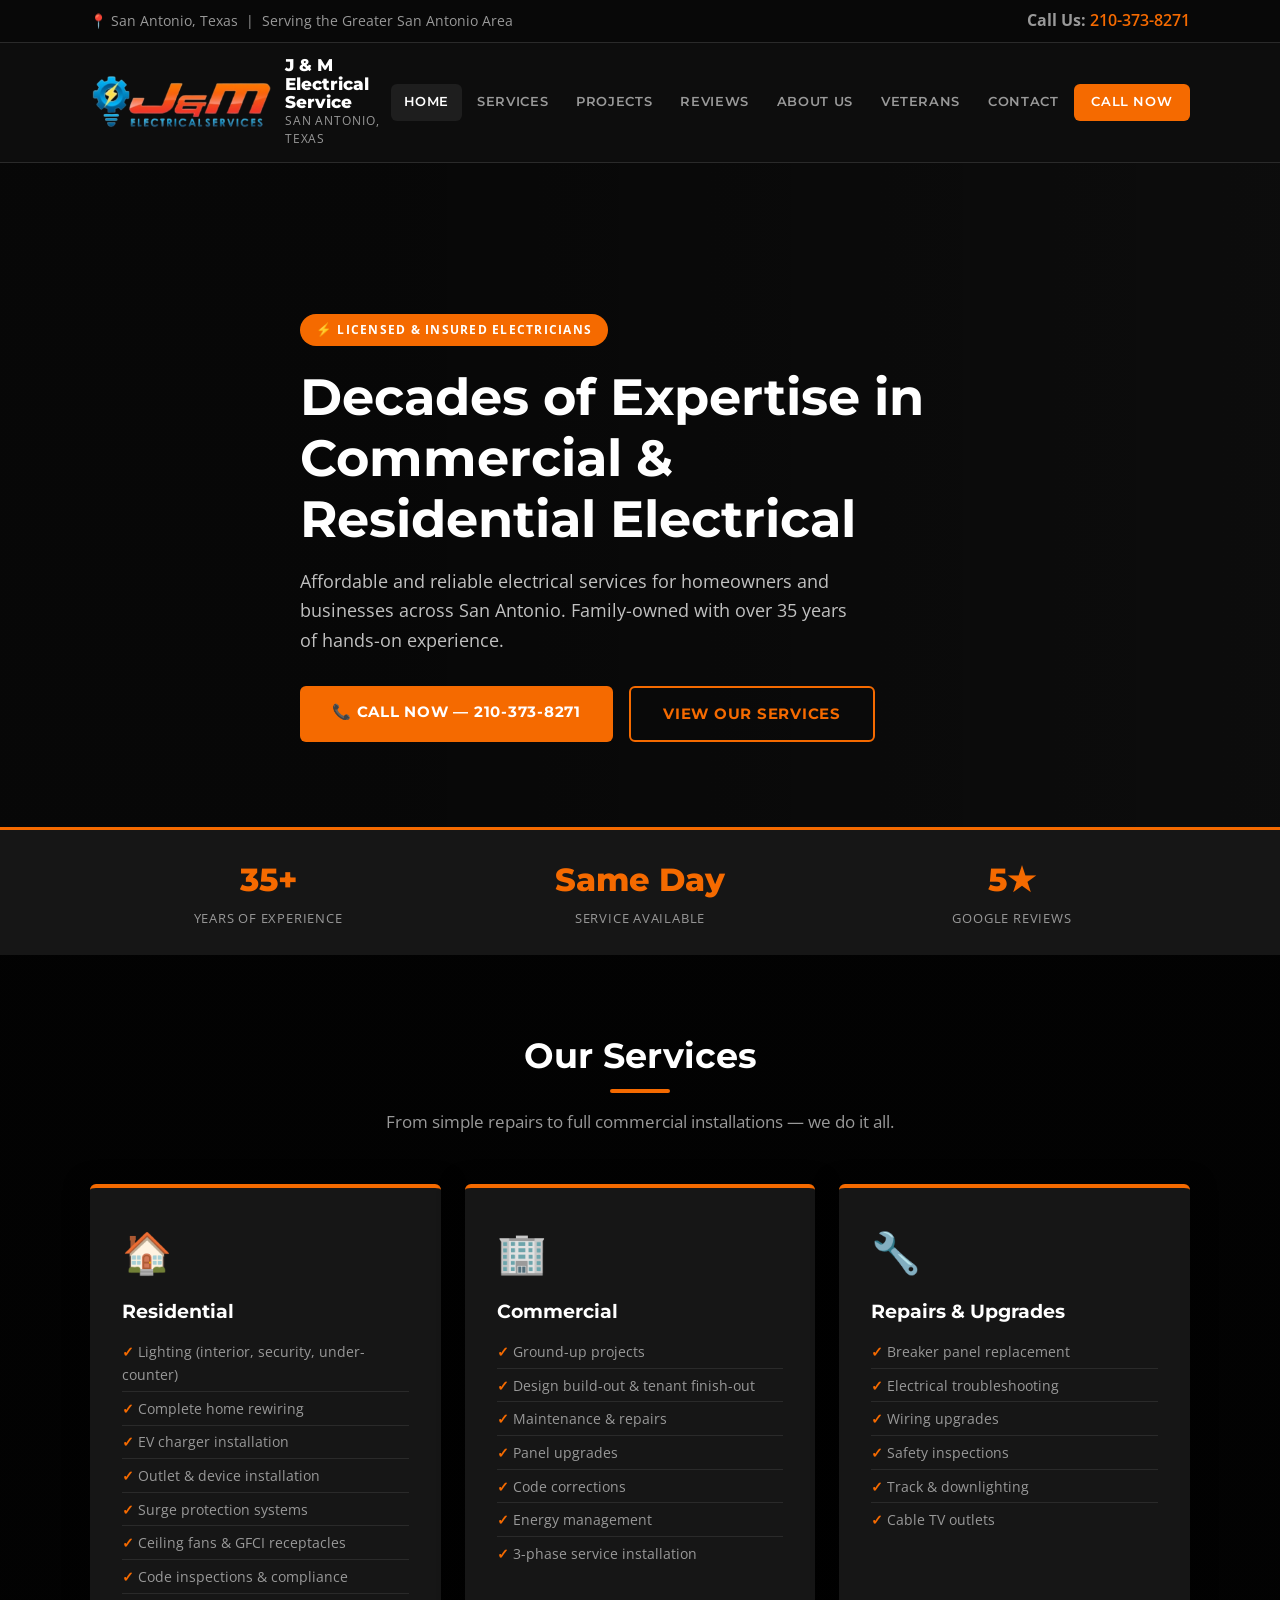
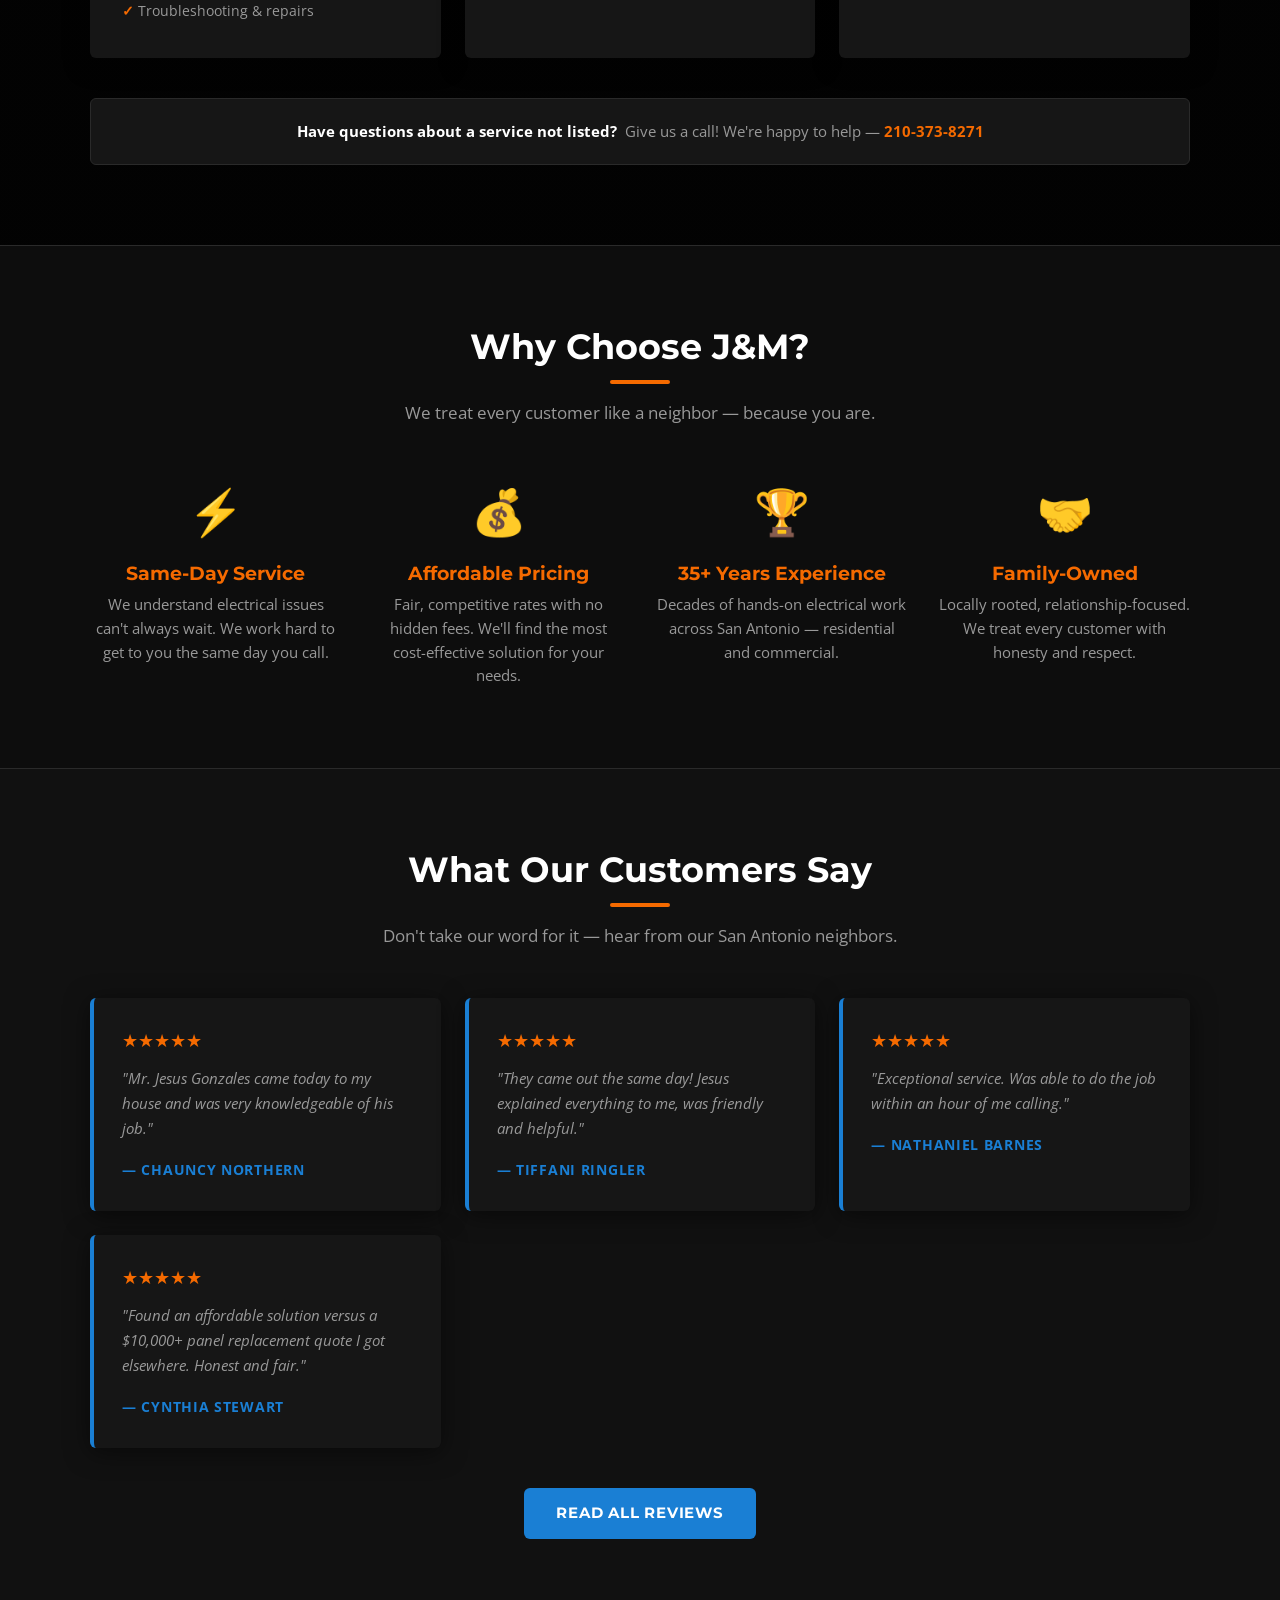
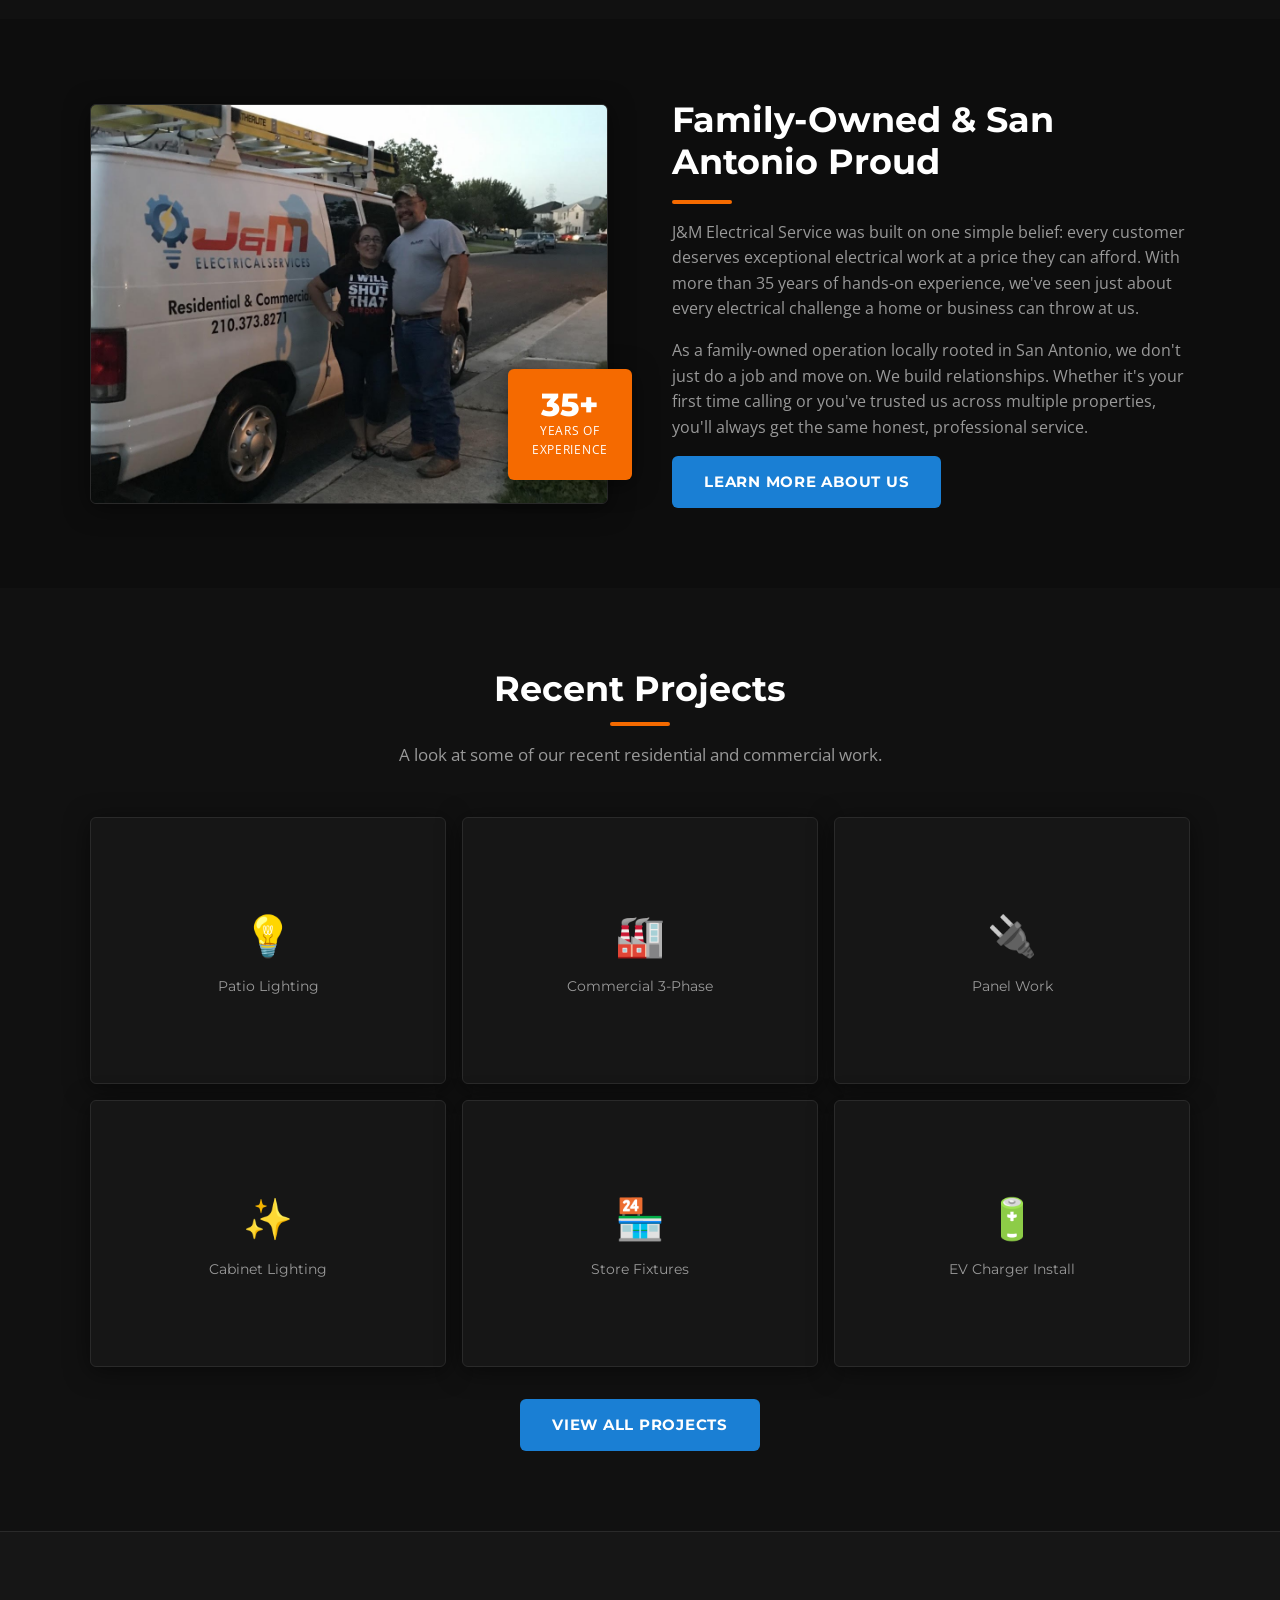
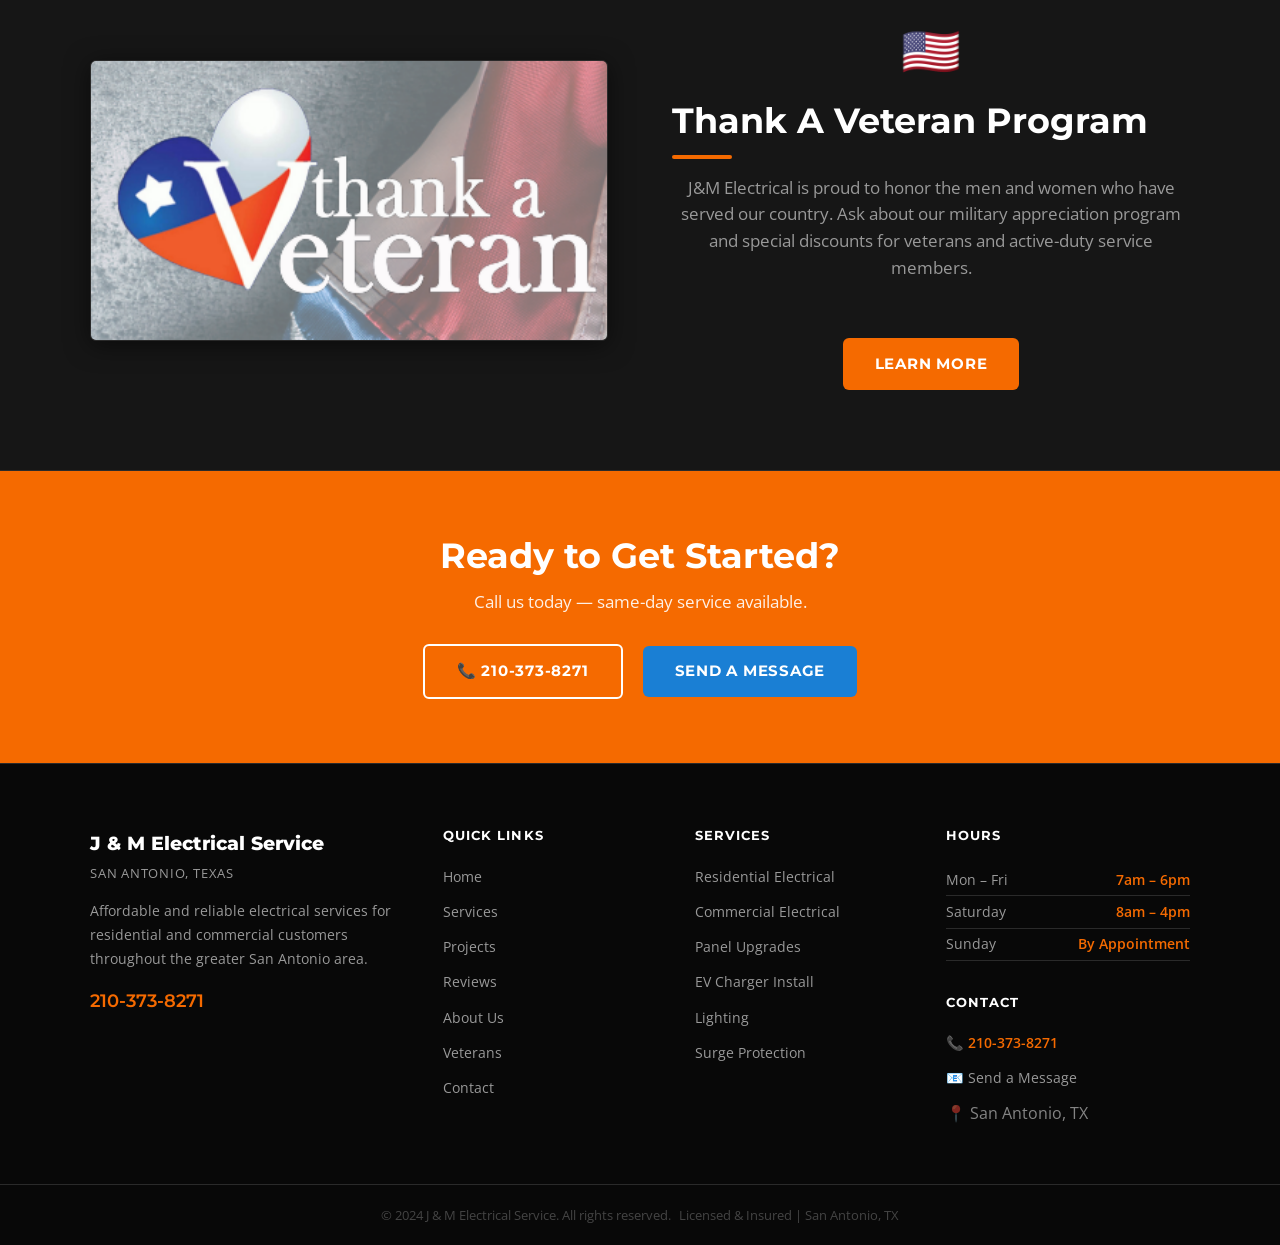
==== commit 8a9bac63: "fix: make phone number visible in CTA section Orange outline button on orange background was invisib" ====
--- a/index.html
+++ b/index.html
@@ -378,7 +378,7 @@
     <div class="container">
       <h2>Ready to Get Started?</h2>
       <p>Call us today — same-day service available.</p>
-      <a href="tel:2103738271" class="btn btn-outline-orange" style="margin-right:1rem;">&#128222; 210-373-8271</a>
+      <a href="tel:2103738271" class="btn btn-outline-white" style="margin-right:1rem;">&#128222; 210-373-8271</a>
       <a href="contact.html" class="btn" style="background:var(--blue);color:var(--white);">Send a Message</a>
     </div>
   </section>
--- a/css/style.css
+++ b/css/style.css
@@ -42,12 +42,12 @@
 h2 { font-size: clamp(1.6rem, 3vw, 2.2rem); }
 h3 { font-size: 1.2rem; }
 
-/* ===== PHONE LINKS — always visible & clickable ===== */
-a[href^="tel"] {
+/* ===== PHONE LINKS — always visible & clickable (excludes buttons) ===== */
+a[href^="tel"]:not(.btn) {
   color: var(--orange);
   font-weight: 600;
 }
-a[href^="tel"]:hover { color: var(--orange-hover); }
+a[href^="tel"]:not(.btn):hover { color: var(--orange-hover); }
 
 /* ===== UTILITIES ===== */
 .container { max-width: 1140px; margin: 0 auto; padding: 0 1.25rem; }
@@ -289,7 +289,10 @@
 }
 
 /* ===== SERVICES OVERVIEW ===== */
-.services-section { background: var(--bg-section); }
+.services-section {
+  background: linear-gradient(rgba(0,0,0,0.82), rgba(0,0,0,0.82)),
+              url('../assets/light-bulb-background.jpg') center/cover no-repeat fixed;
+}
 .services-grid {
   display: grid;
   grid-template-columns: repeat(auto-fit, minmax(280px, 1fr));
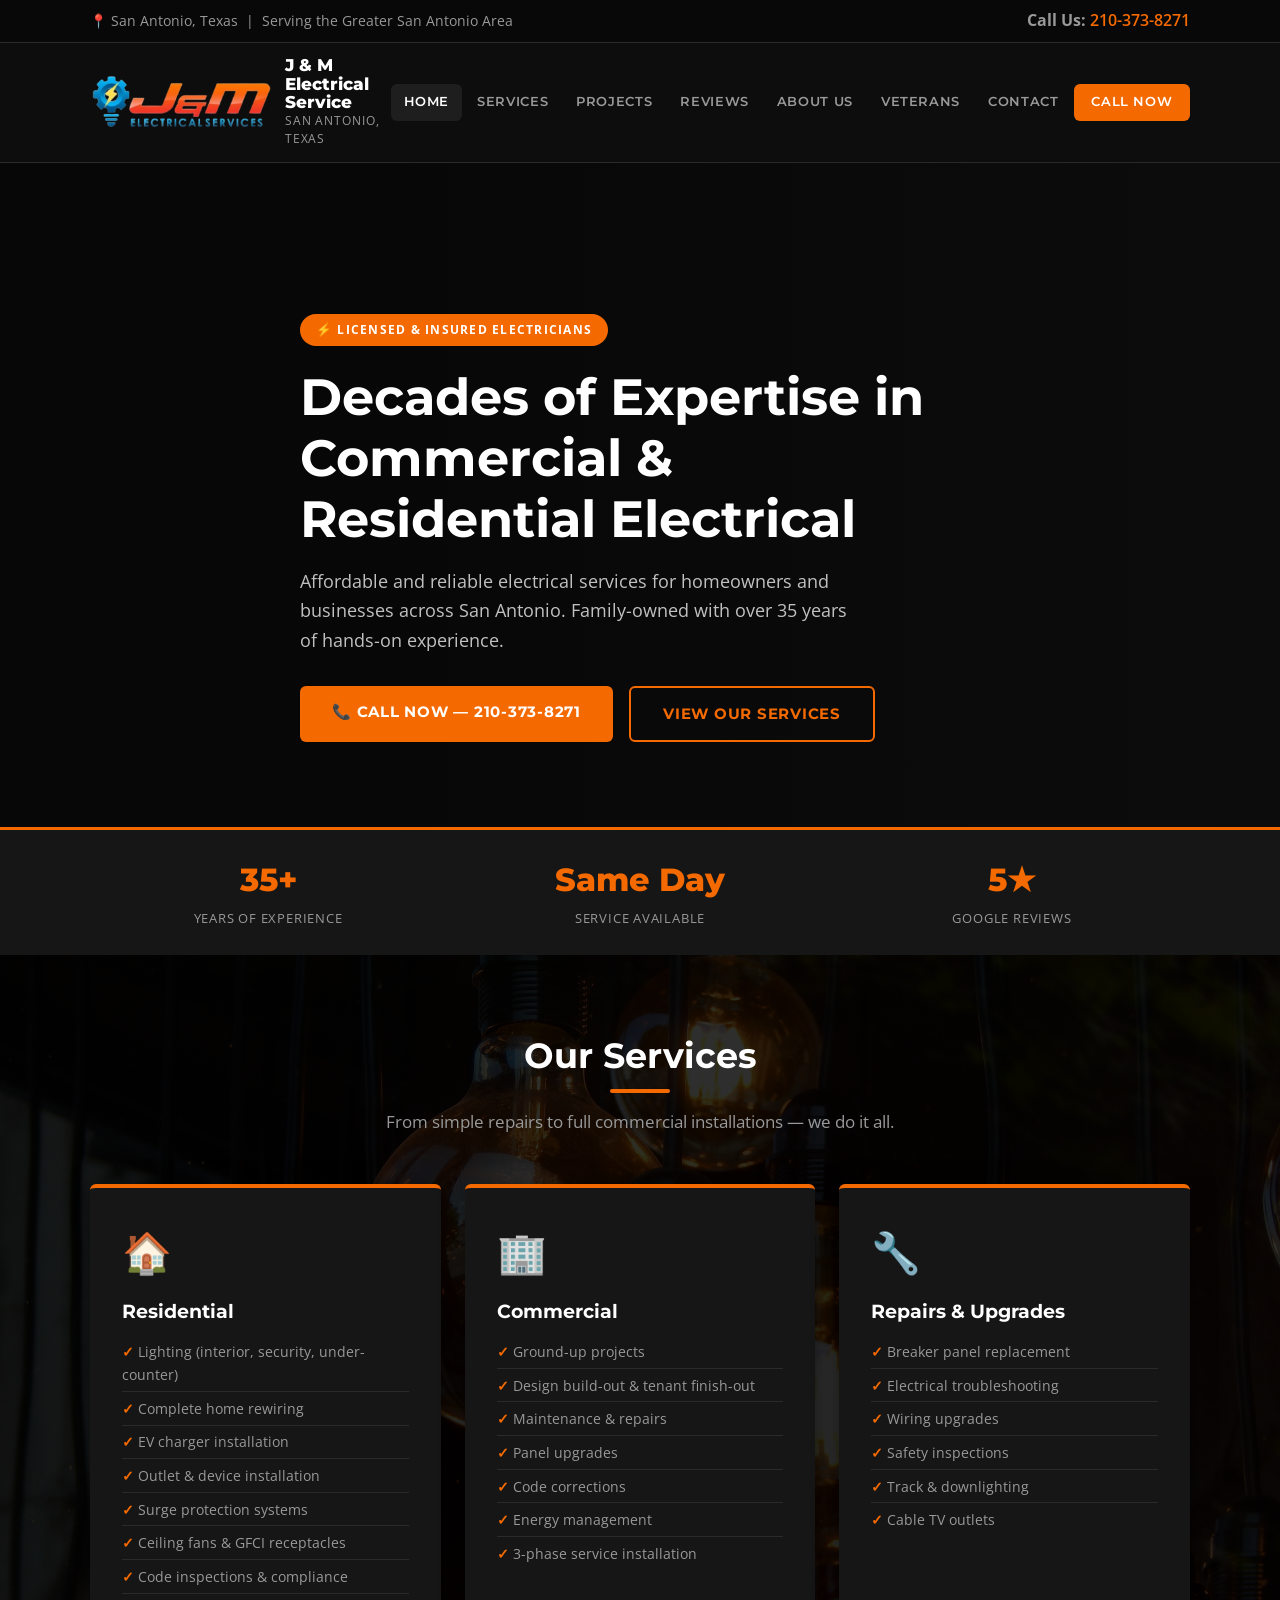
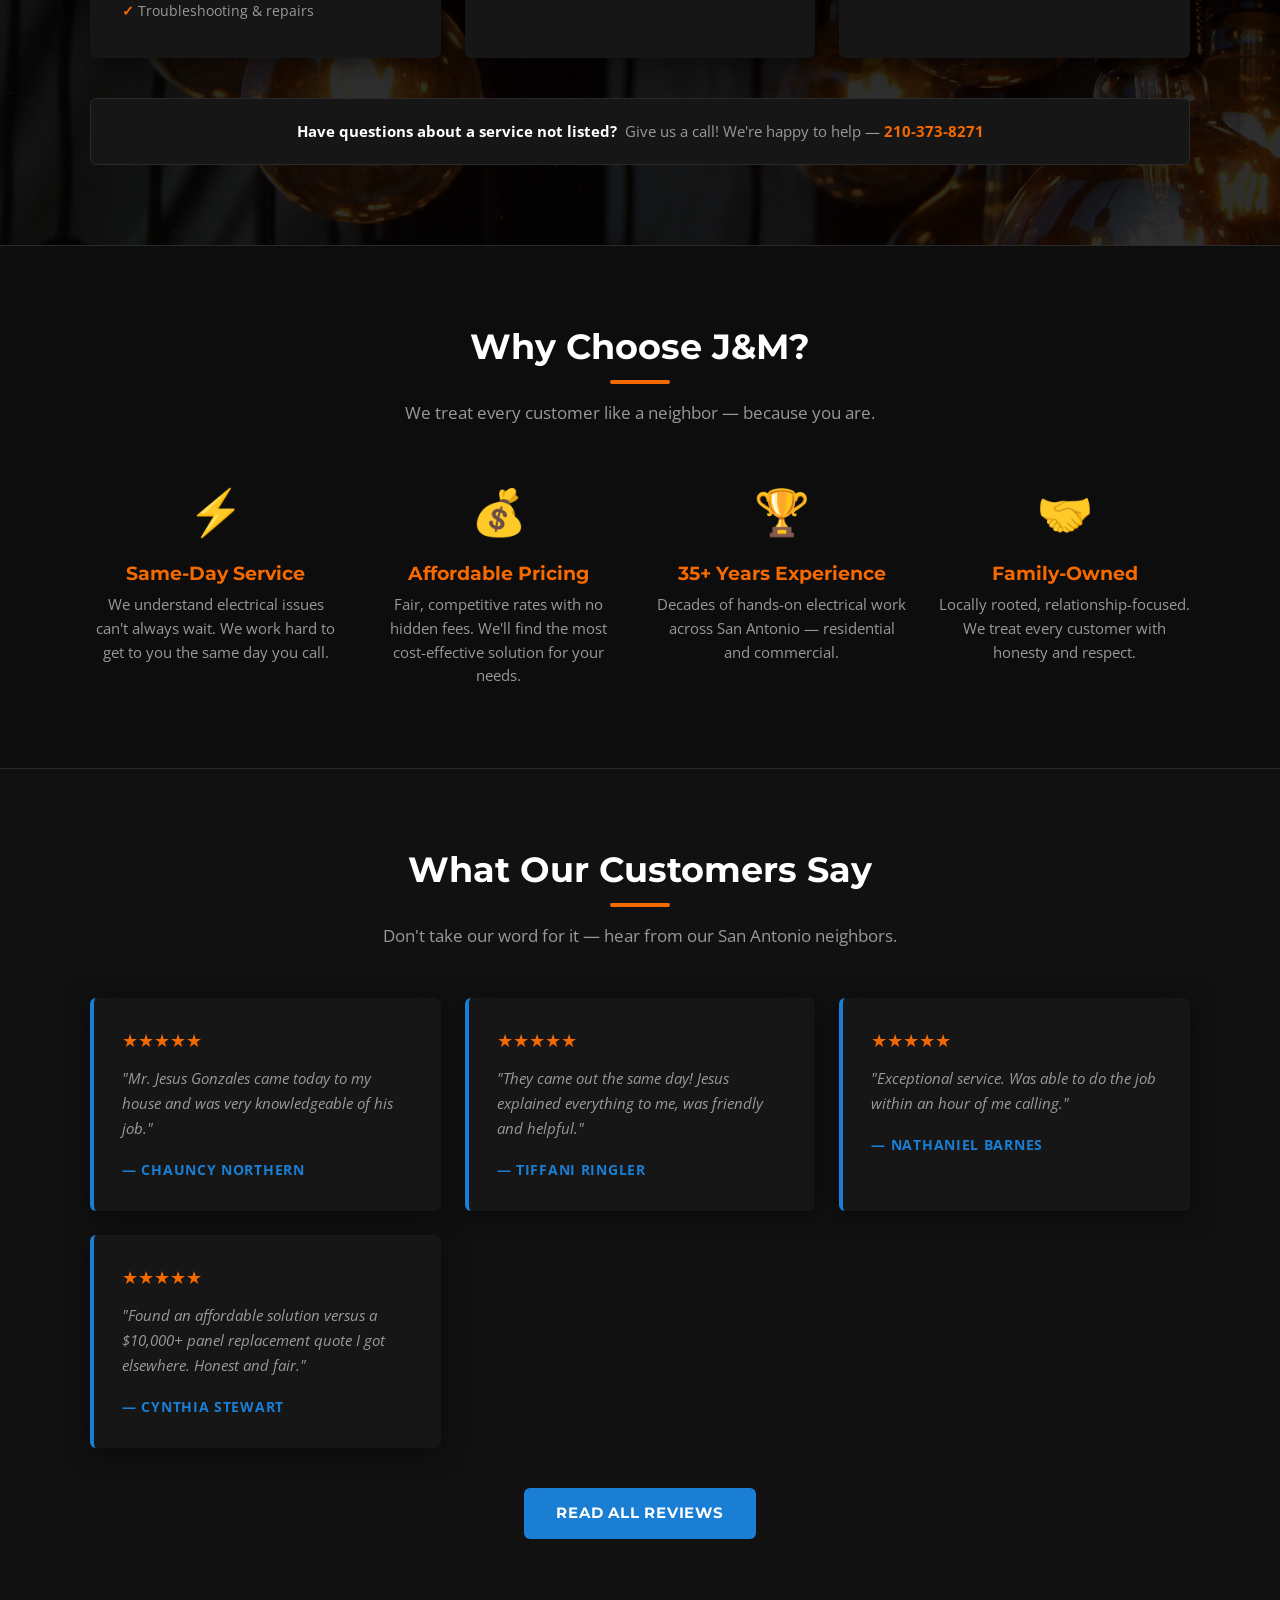
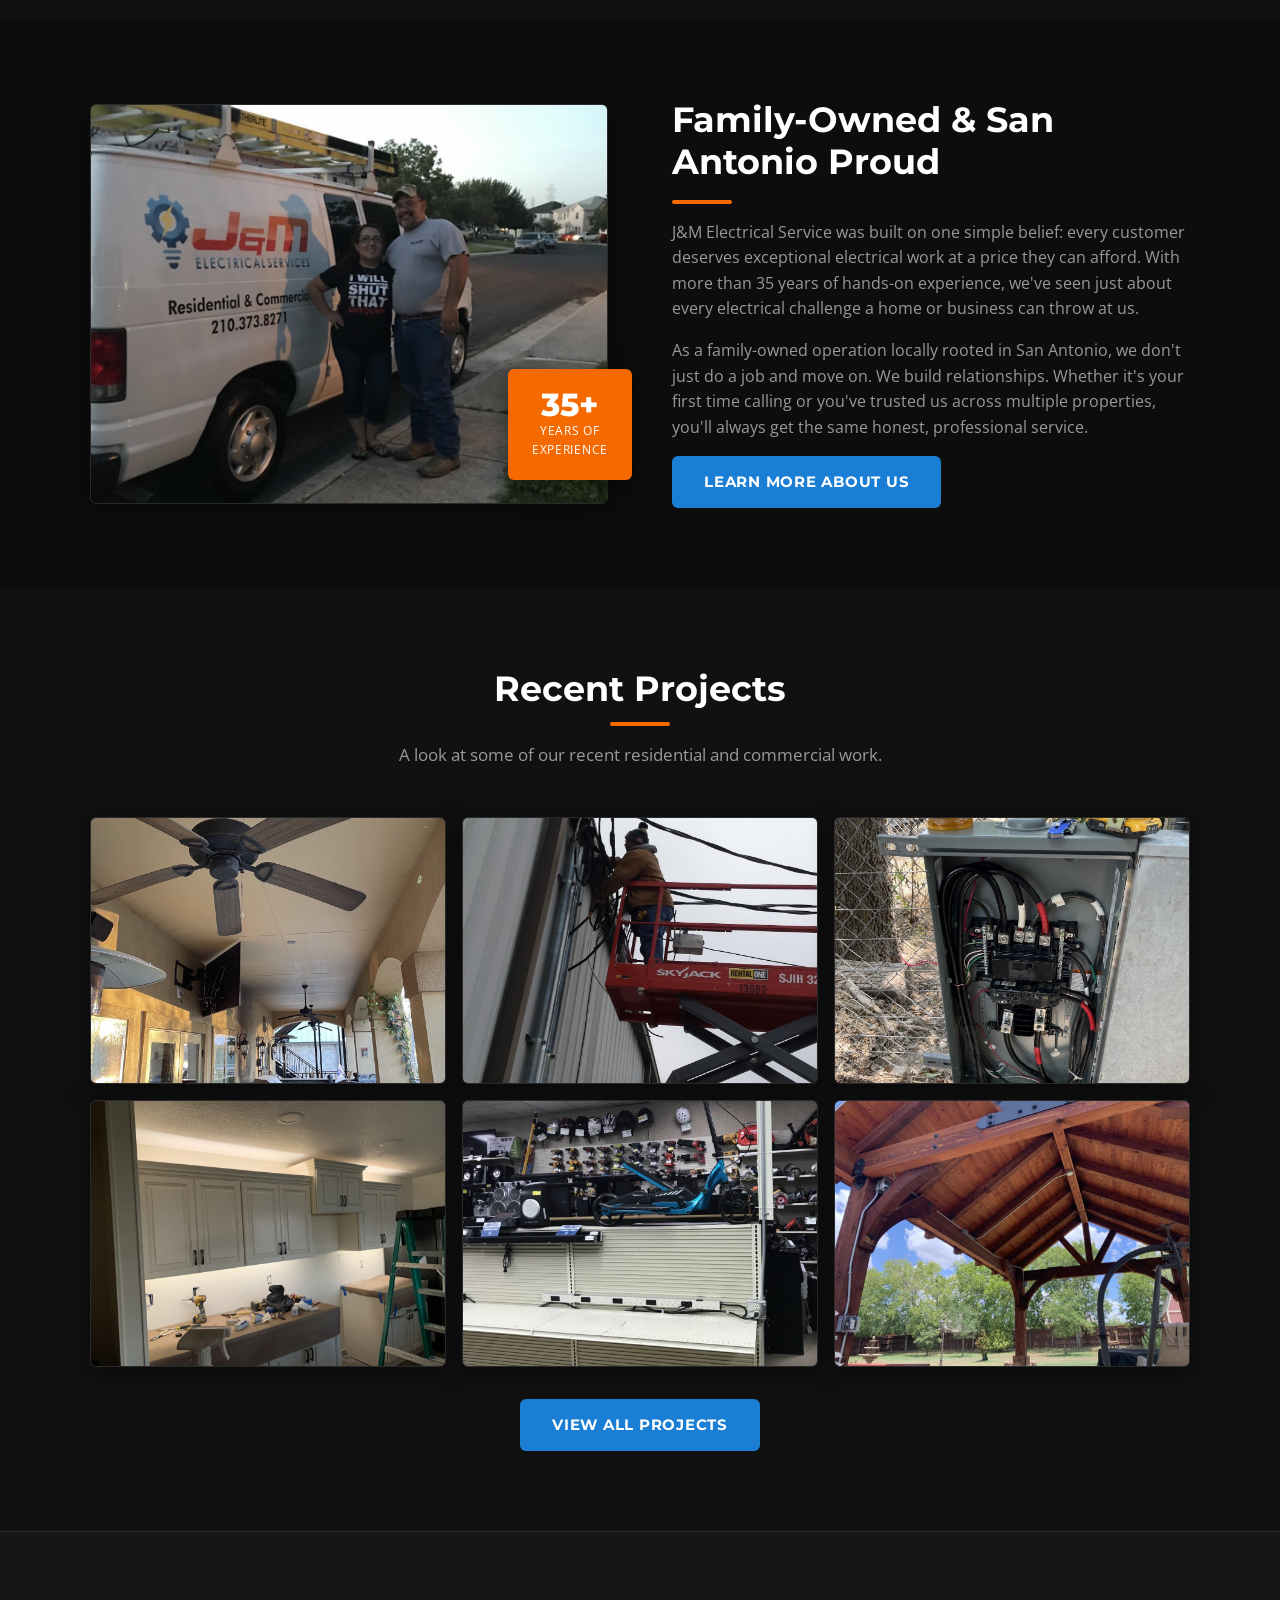
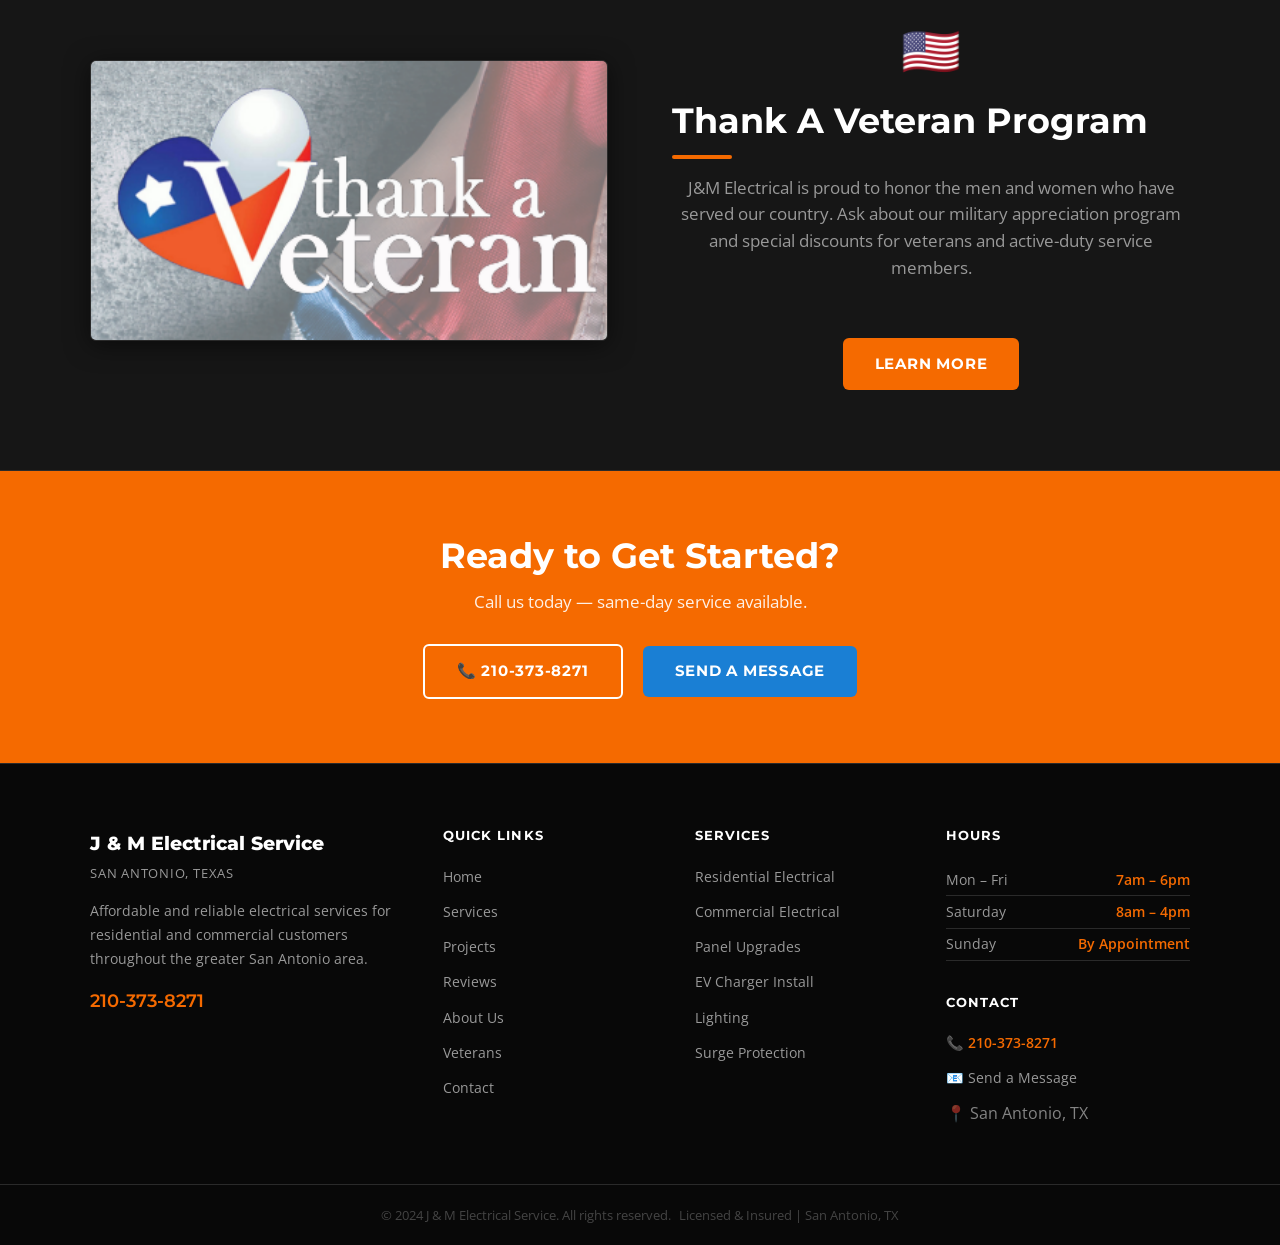
==== commit 70143825: "fix: resolve all 404s — replace placeholder images and add favicon Swapped project1-6.jpg placeholde" ====
--- a/index.html
+++ b/index.html
@@ -88,6 +88,7 @@
   <link rel="preconnect" href="https://fonts.googleapis.com" />
   <link rel="preconnect" href="https://fonts.gstatic.com" crossorigin />
   <link href="https://fonts.googleapis.com/css2?family=Montserrat:wght@700;800&family=Open+Sans:wght@400;600&display=swap" rel="stylesheet" />
+  <link rel="icon" href="favicon.svg" type="image/svg+xml" />
   <link rel="stylesheet" href="css/style.css" />
 </head>
 <body>
@@ -319,34 +320,28 @@
       <p class="section-subtitle">A look at some of our recent residential and commercial work.</p>
       <div class="projects-grid">
         <div class="project-card">
-          <img src="assets/project1.jpg" alt="Patio lighting project" onerror="this.style.display='none';this.nextElementSibling.style.display='flex';" />
-          <div class="project-placeholder" style="display:none;"><span>💡</span>Patio Lighting</div>
+          <img src="assets/patio-fan-installatino.jpg" alt="Patio fan and lighting installation San Antonio TX" loading="lazy" />
           <div class="overlay"><span>Patio Lighting</span></div>
         </div>
         <div class="project-card">
-          <img src="assets/project2.jpg" alt="Commercial 3-phase service" onerror="this.style.display='none';this.nextElementSibling.style.display='flex';" />
-          <div class="project-placeholder" style="display:none;"><span>🏭</span>Commercial 3-Phase</div>
+          <img src="assets/commercial-3-phase-service.jpg" alt="Commercial 3-phase electrical service San Antonio TX" loading="lazy" />
           <div class="overlay"><span>Commercial 3-Phase Service</span></div>
         </div>
         <div class="project-card">
-          <img src="assets/project3.jpg" alt="Panel work" onerror="this.style.display='none';this.nextElementSibling.style.display='flex';" />
-          <div class="project-placeholder" style="display:none;"><span>🔌</span>Panel Work</div>
-          <div class="overlay"><span>Panel Work</span></div>
-        </div>
-        <div class="project-card">
-          <img src="assets/project4.jpg" alt="Cabinet lighting" onerror="this.style.display='none';this.nextElementSibling.style.display='flex';" />
-          <div class="project-placeholder" style="display:none;"><span>✨</span>Cabinet Lighting</div>
+          <img src="assets/200-amp-main-service-panel-replacement.jpg" alt="200 amp main service panel replacement San Antonio TX" loading="lazy" />
+          <div class="overlay"><span>Panel Replacement</span></div>
+        </div>
+        <div class="project-card">
+          <img src="assets/under-cabinet-lighing.jpg" alt="Under cabinet lighting installation San Antonio TX" loading="lazy" />
           <div class="overlay"><span>Cabinet Lighting</span></div>
         </div>
         <div class="project-card">
-          <img src="assets/project5.jpg" alt="Store fixtures" onerror="this.style.display='none';this.nextElementSibling.style.display='flex';" />
-          <div class="project-placeholder" style="display:none;"><span>🏪</span>Store Fixtures</div>
-          <div class="overlay"><span>Store Fixtures</span></div>
-        </div>
-        <div class="project-card">
-          <img src="assets/project6.jpg" alt="EV charger installation" onerror="this.style.display='none';this.nextElementSibling.style.display='flex';" />
-          <div class="project-placeholder" style="display:none;"><span>🔋</span>EV Charger Install</div>
-          <div class="overlay"><span>EV Charger Installation</span></div>
+          <img src="assets/commercial-lighting.jpg" alt="Commercial lighting installation San Antonio TX" loading="lazy" />
+          <div class="overlay"><span>Commercial Lighting</span></div>
+        </div>
+        <div class="project-card">
+          <img src="assets/gazebo-outlet-and-fan-installation.jpg" alt="Gazebo outlet and fan installation San Antonio TX" loading="lazy" />
+          <div class="overlay"><span>Gazebo Outlet &amp; Fan</span></div>
         </div>
       </div>
       <div class="projects-cta">
--- a/css/style.css
+++ b/css/style.css
@@ -291,7 +291,7 @@
 /* ===== SERVICES OVERVIEW ===== */
 .services-section {
   background: linear-gradient(rgba(0,0,0,0.82), rgba(0,0,0,0.82)),
-              url('../assets/light-bulb-background.jpg') center/cover no-repeat fixed;
+              url('../assets/light-bulb-background.jpg') center/cover no-repeat;
 }
 .services-grid {
   display: grid;
